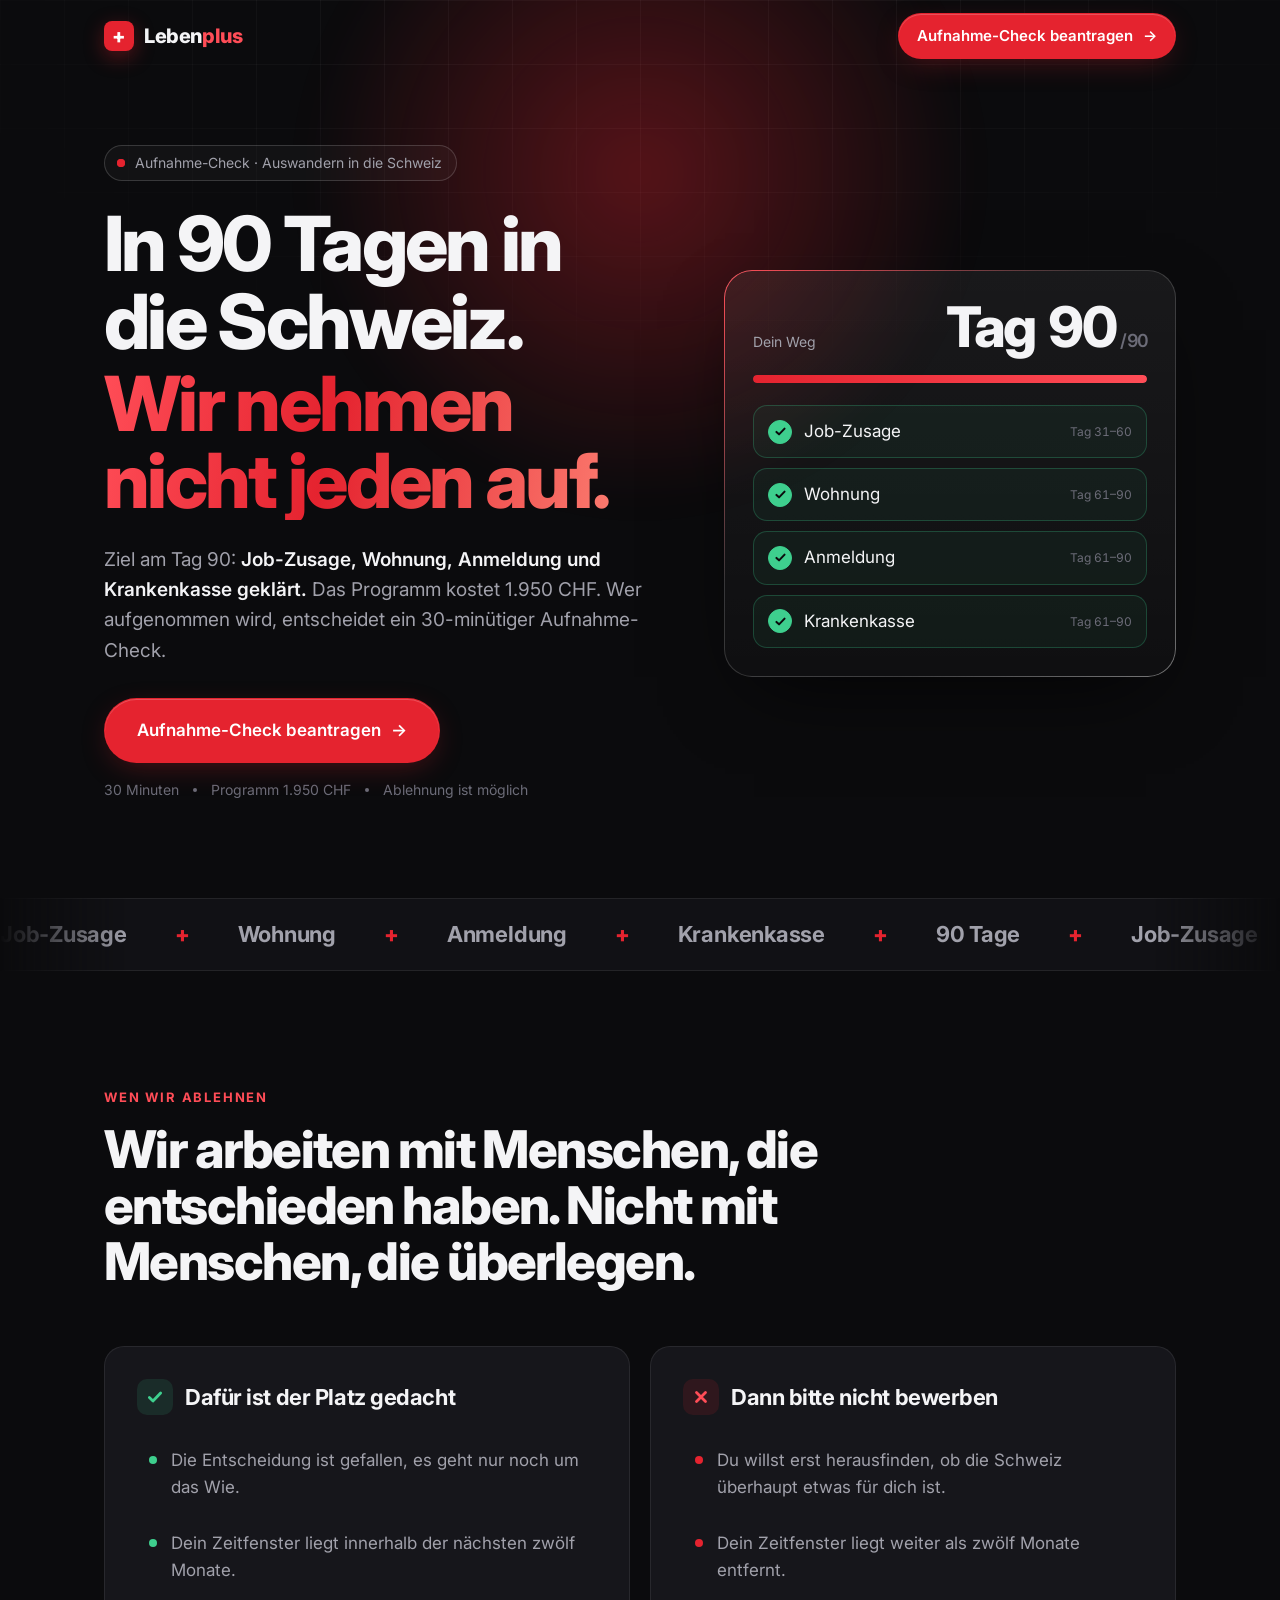
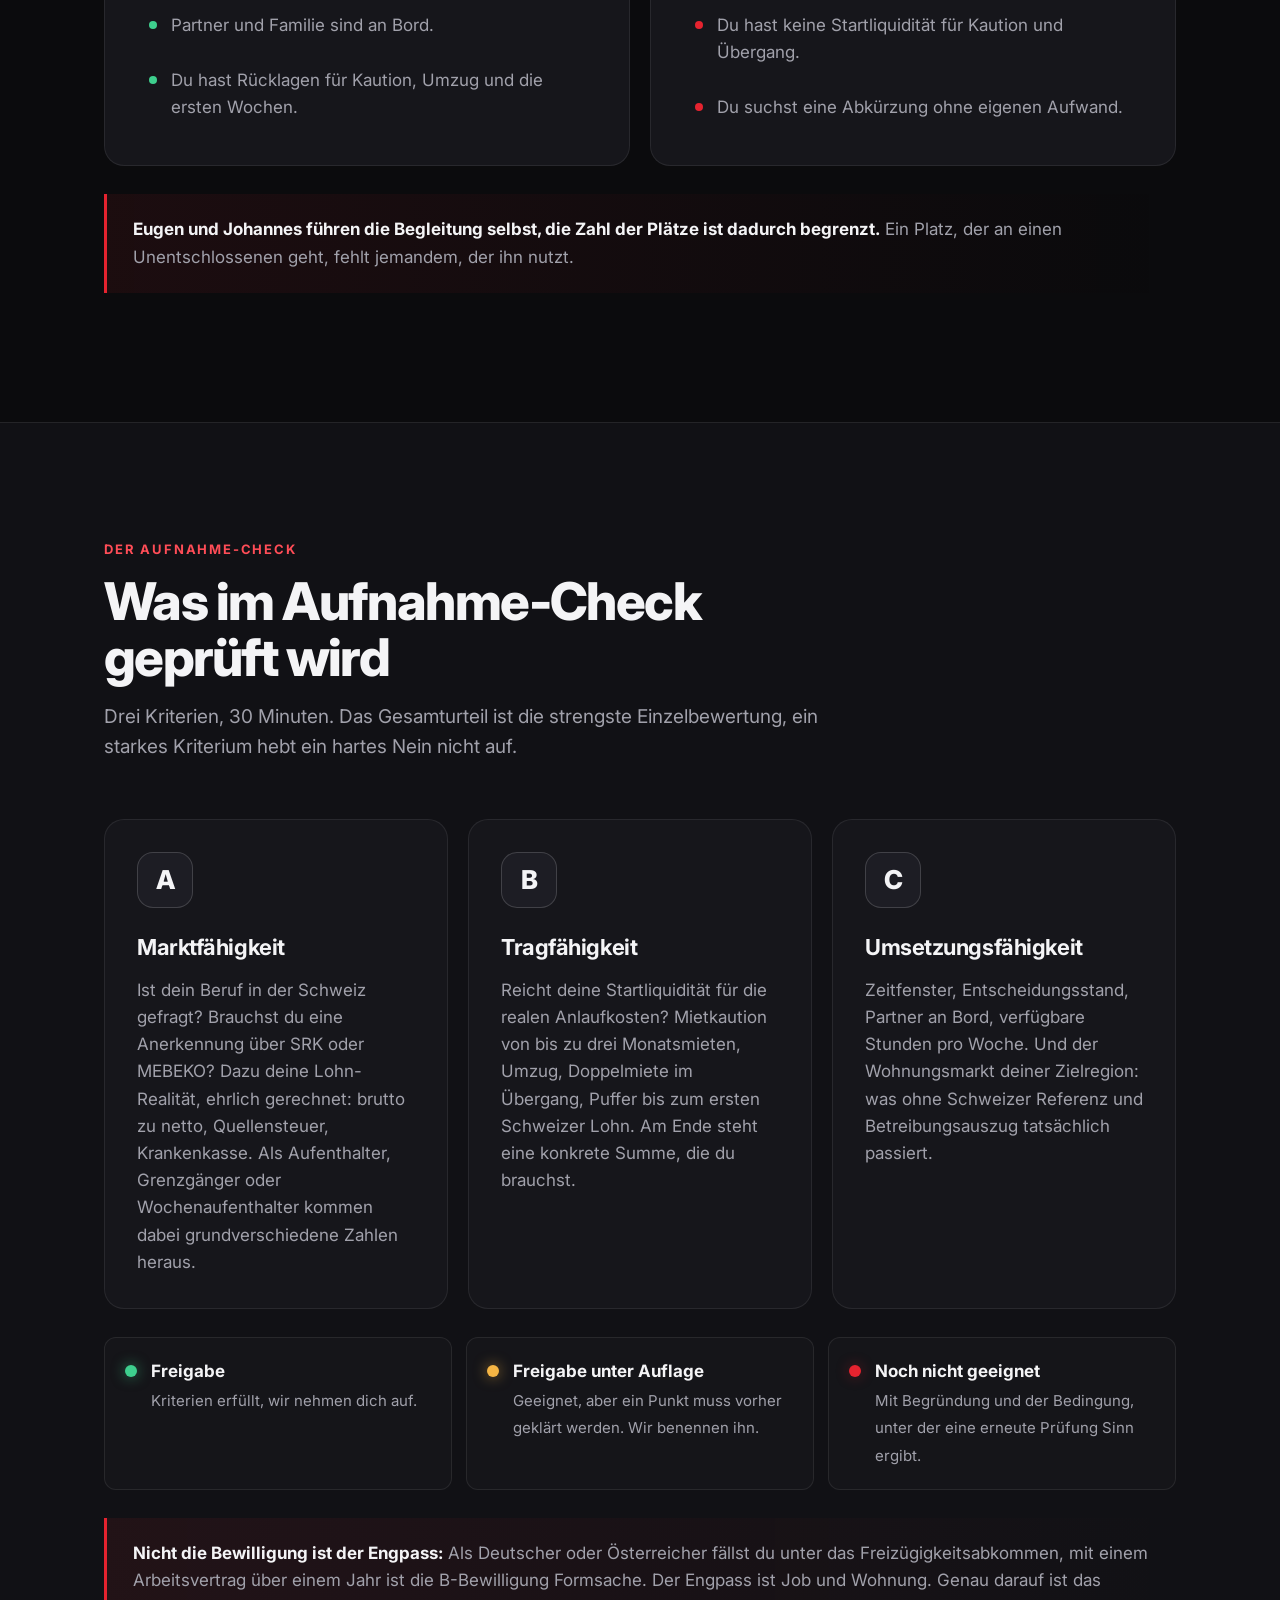
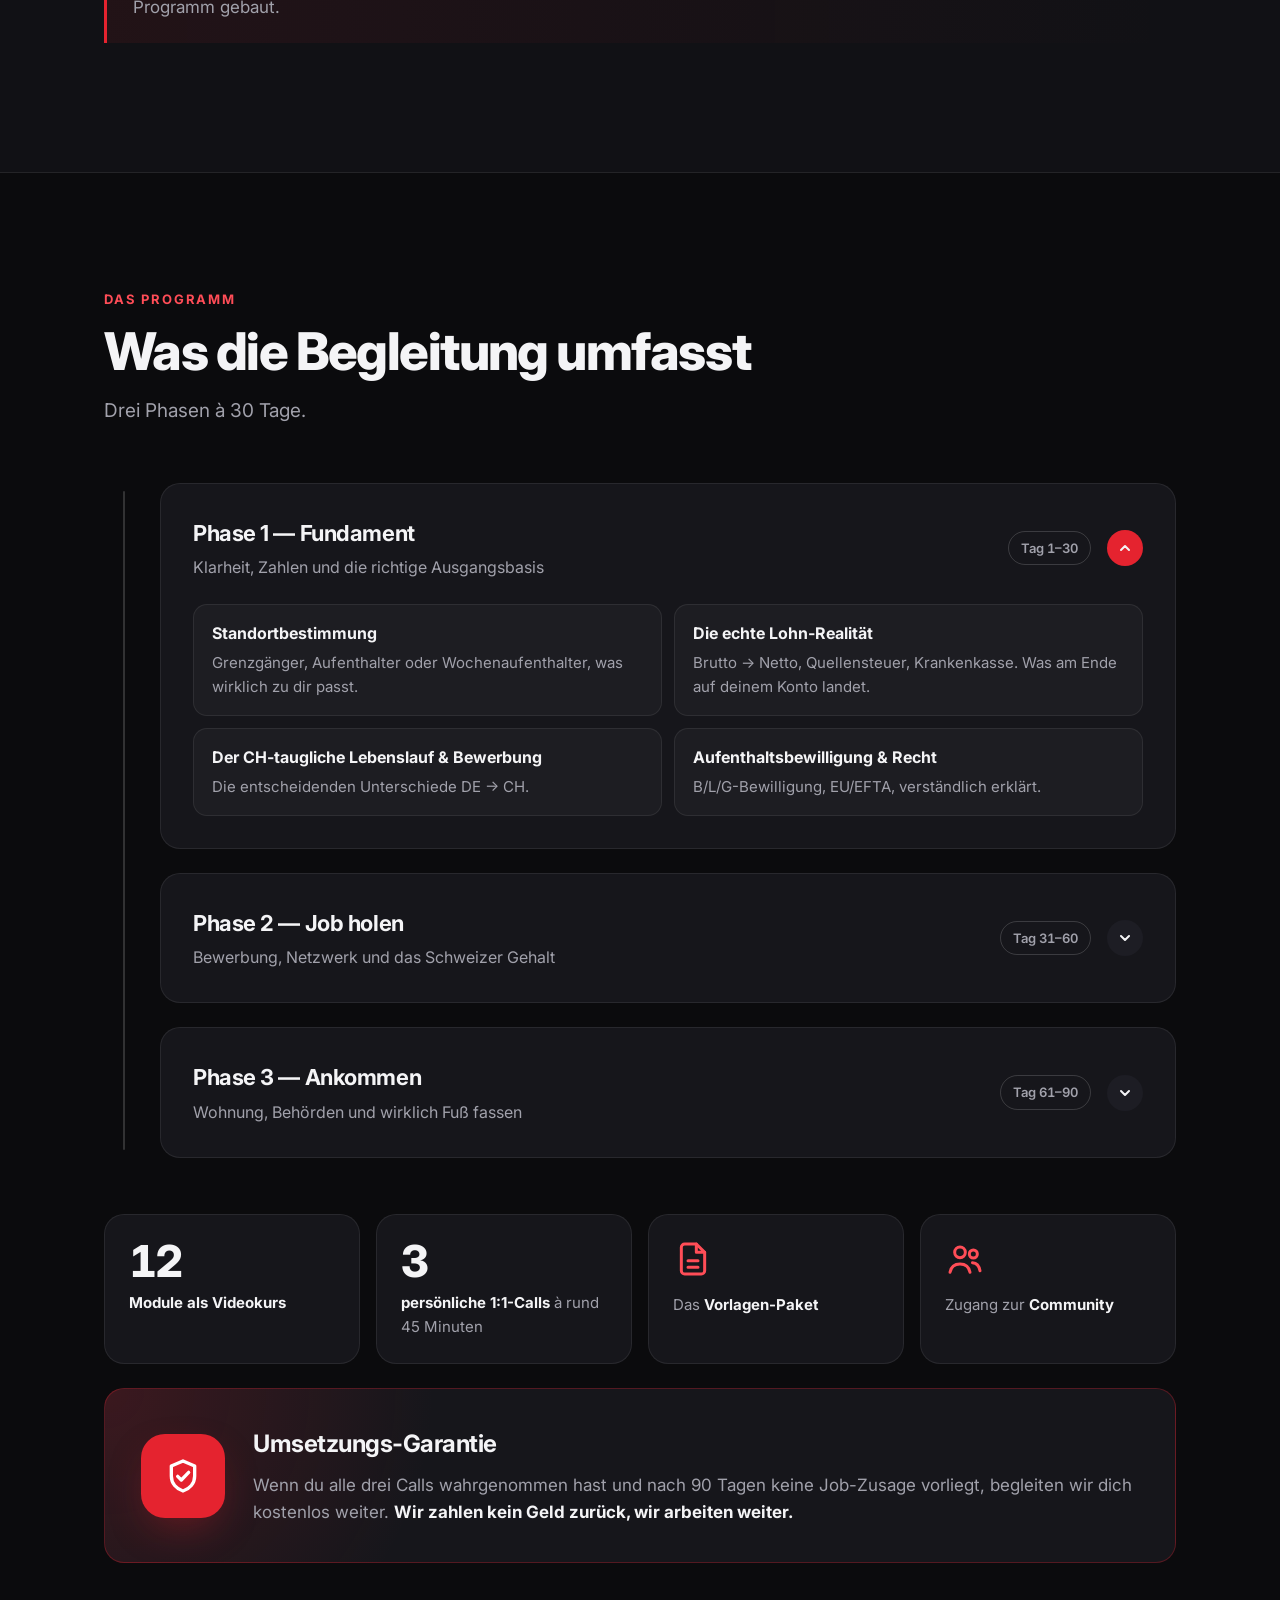
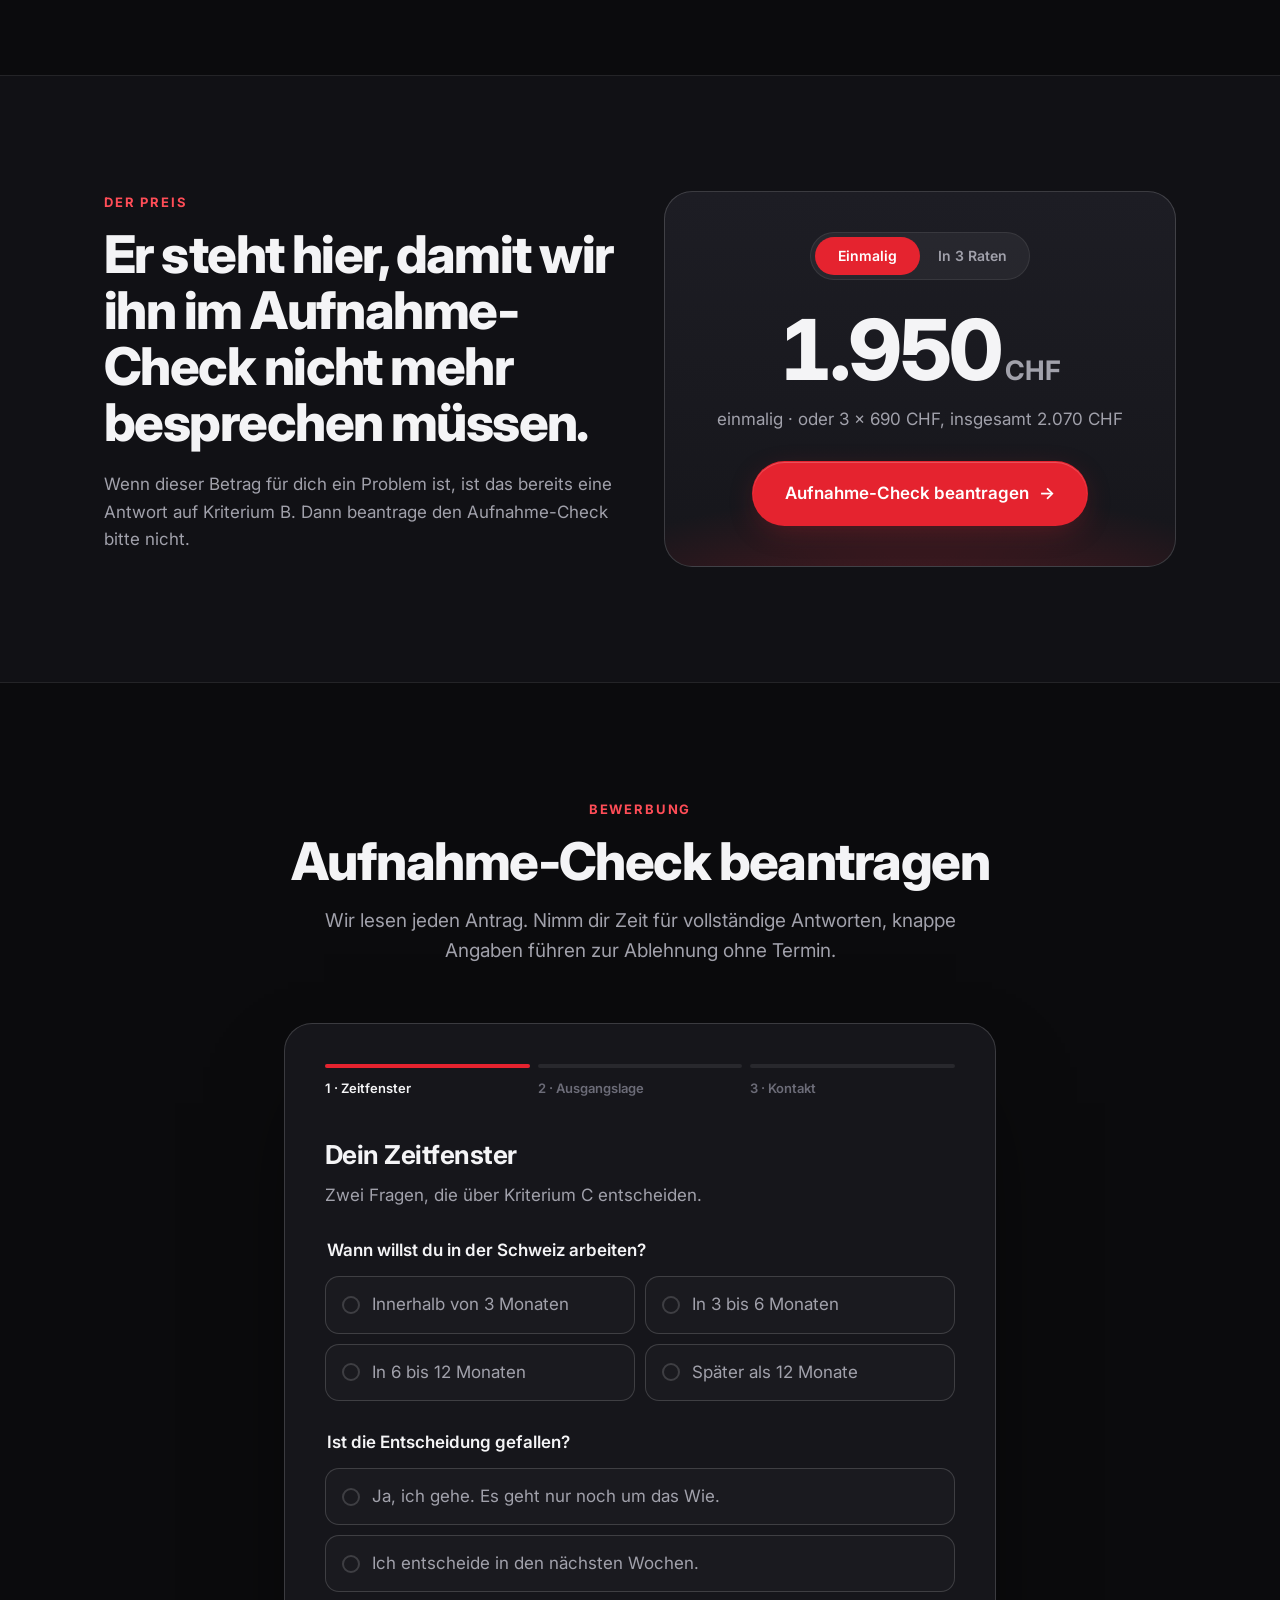
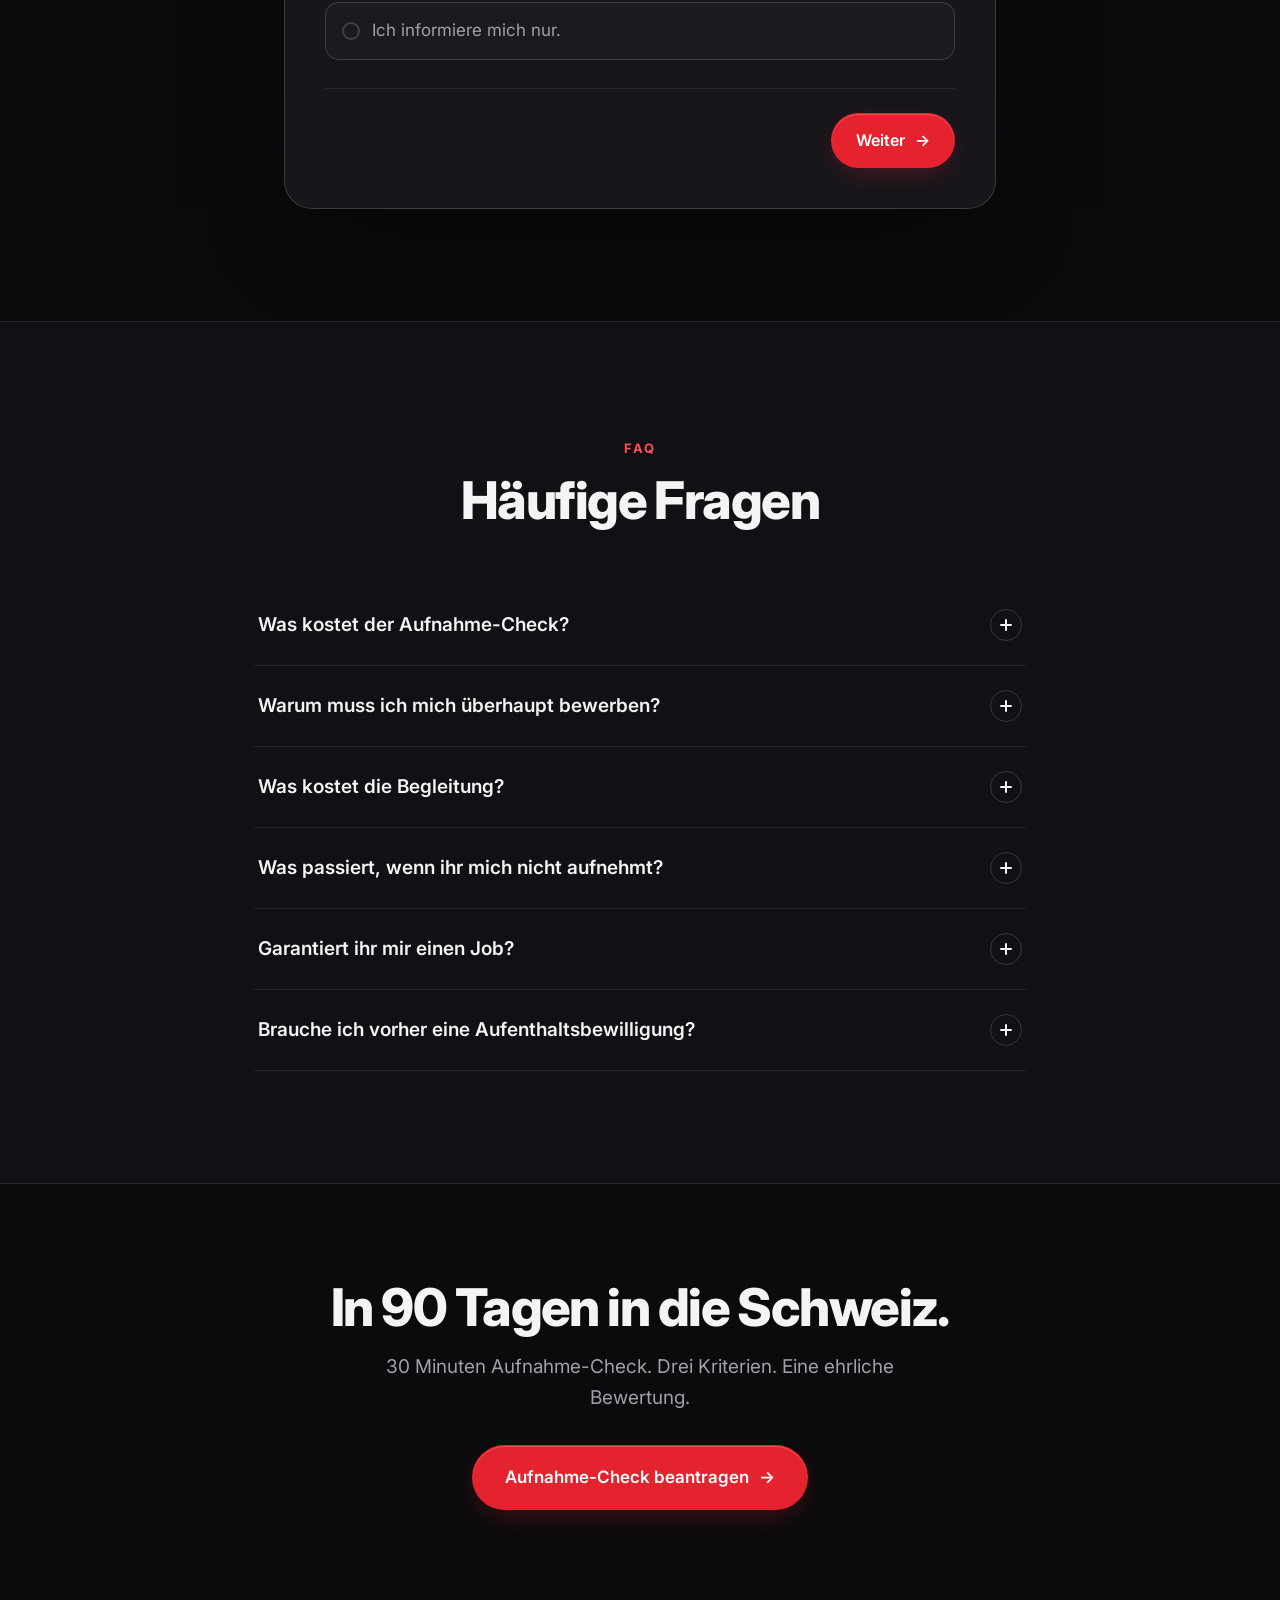
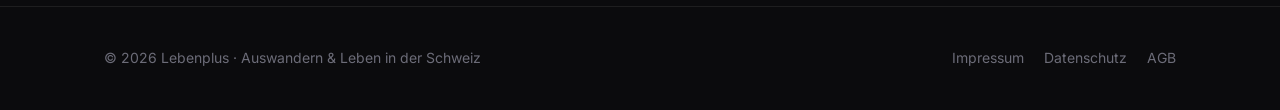
==== index.html @ 842b08aa "Landingpage Aufnahme-Check neu gestalten: interaktiver und moderner Inhalte 1:1 von der Live-Seite ü" ====
<!doctype html>
<html lang="de">
<head>
  <meta charset="utf-8" />
  <meta name="viewport" content="width=device-width, initial-scale=1" />
  <title>Aufnahme-Check: In 90 Tagen in die Schweiz | Lebenplus</title>
  <meta name="description" content="90 Tage bis Job-Zusage, Wohnung und Anmeldung. Das Programm kostet 1.950 CHF. Wer aufgenommen wird, entscheidet ein 30-minütiger Aufnahme-Check." />
  <meta name="robots" content="noindex,nofollow" />
  <meta name="theme-color" content="#0B0B0D" />
  <link rel="canonical" href="https://lebenplus-community.ch/bewerbung" />

  <meta property="og:type" content="website" />
  <meta property="og:locale" content="de_DE" />
  <meta property="og:site_name" content="Lebenplus" />
  <meta property="og:title" content="In 90 Tagen in die Schweiz. Wir nehmen nicht jeden auf." />
  <meta property="og:description" content="Job-Zusage, Wohnung, Anmeldung, Krankenkasse in 90 Tagen. 1.950 CHF. Wer aufgenommen wird, entscheidet ein 30-minütiger Aufnahme-Check." />
  <meta property="og:url" content="https://lebenplus-community.ch/bewerbung" />
  <meta property="og:image" content="https://lebenplus-community.ch/og-image.jpg" />

  <link rel="preconnect" href="https://fonts.googleapis.com" />
  <link rel="preconnect" href="https://fonts.gstatic.com" crossorigin />
  <link href="https://fonts.googleapis.com/css2?family=Inter:wght@400;500;600;700;800&display=swap" rel="stylesheet" />
  <link rel="stylesheet" href="styles.css" />

  <script>
    // Anbindung Formular und Terminbuchung. Beide Werte vor dem Livegang eintragen.
    window.LP_CONFIG = {
      // URL, an die der Antrag als JSON (POST) geschickt wird, z.B. Formspree, Make, Zapier oder Brevo-Webhook
      formEndpoint: "",
      // Einbettbare Kalender-URL für die Terminwahl, z.B. https://calendly.com/lebenplus/aufnahme-check
      calendarUrl: ""
    };
  </script>
</head>
<body>
  <div class="bg-grid" aria-hidden="true"></div>
  <div class="scroll-progress" aria-hidden="true"></div>

  <!-- ===== Header ===== -->
  <header class="site-header">
    <div class="container">
      <a class="brand" href="/" aria-label="Lebenplus Startseite">
        <img src="wordmark.png" alt="Lebenplus" onerror="this.replaceWith(document.getElementById('brand-fallback').content.cloneNode(true))" />
      </a>
      <template id="brand-fallback"><span class="brand-mark" aria-hidden="true">+</span><span class="brand-text">Leben<span>plus</span></span></template>
      <a class="btn btn-primary btn-sm magnetic" href="#bewerben">Aufnahme-Check beantragen <span class="arrow">→</span></a>
    </div>
  </header>

  <main>
    <!-- ===== Hero ===== -->
    <section class="hero">
      <div class="hero-glow" aria-hidden="true"></div>
      <div class="container hero-inner">
        <div>
          <span class="eyebrow"><span class="dot" aria-hidden="true"></span>Aufnahme-Check · Auswandern in die Schweiz</span>
          <h1>
            <span class="line"><span>In 90 Tagen in die Schweiz.</span></span>
            <span class="line"><span class="accent">Wir nehmen nicht jeden auf.</span></span>
          </h1>
          <p class="hero-lead reveal" style="--d:.25s">
            Ziel am Tag 90: <strong>Job-Zusage, Wohnung, Anmeldung und Krankenkasse geklärt.</strong>
            Das Programm kostet 1.950 CHF. Wer aufgenommen wird, entscheidet ein 30-minütiger Aufnahme-Check.
          </p>
          <div class="hero-cta reveal" style="--d:.35s">
            <a class="btn btn-primary btn-lg magnetic" href="#bewerben">Aufnahme-Check beantragen <span class="arrow">→</span></a>
            <div class="hero-meta">
              <span>30 Minuten</span><span>Programm 1.950 CHF</span><span>Ablehnung ist möglich</span>
            </div>
          </div>
        </div>

        <div class="journey-card reveal tilt" style="--d:.45s" aria-label="Ziel am Tag 90">
          <div class="journey-head">
            <span class="journey-label">Dein Weg</span>
            <span class="journey-day">Tag <span id="day-count">0</span><small>/ 90</small></span>
          </div>
          <div class="journey-bar" aria-hidden="true"><span id="day-bar"></span></div>
          <ul class="journey-list">
            <li data-day="45"><span class="check"><svg viewBox="0 0 16 16" fill="none" stroke="currentColor" stroke-width="2.5" stroke-linecap="round" stroke-linejoin="round"><path d="M3 8.5l3.2 3L13 4.5"/></svg></span>Job-Zusage<span class="tag">Tag 31–60</span></li>
            <li data-day="66"><span class="check"><svg viewBox="0 0 16 16" fill="none" stroke="currentColor" stroke-width="2.5" stroke-linecap="round" stroke-linejoin="round"><path d="M3 8.5l3.2 3L13 4.5"/></svg></span>Wohnung<span class="tag">Tag 61–90</span></li>
            <li data-day="78"><span class="check"><svg viewBox="0 0 16 16" fill="none" stroke="currentColor" stroke-width="2.5" stroke-linecap="round" stroke-linejoin="round"><path d="M3 8.5l3.2 3L13 4.5"/></svg></span>Anmeldung<span class="tag">Tag 61–90</span></li>
            <li data-day="88"><span class="check"><svg viewBox="0 0 16 16" fill="none" stroke="currentColor" stroke-width="2.5" stroke-linecap="round" stroke-linejoin="round"><path d="M3 8.5l3.2 3L13 4.5"/></svg></span>Krankenkasse<span class="tag">Tag 61–90</span></li>
          </ul>
        </div>
      </div>
    </section>

    <!-- ===== Laufband ===== -->
    <div class="marquee" aria-hidden="true">
      <div class="marquee-track">
        <span class="marquee-item">Job-Zusage</span><span class="marquee-item">Wohnung</span><span class="marquee-item">Anmeldung</span><span class="marquee-item">Krankenkasse</span><span class="marquee-item">90 Tage</span>
        <span class="marquee-item">Job-Zusage</span><span class="marquee-item">Wohnung</span><span class="marquee-item">Anmeldung</span><span class="marquee-item">Krankenkasse</span><span class="marquee-item">90 Tage</span>
        <span class="marquee-item">Job-Zusage</span><span class="marquee-item">Wohnung</span><span class="marquee-item">Anmeldung</span><span class="marquee-item">Krankenkasse</span><span class="marquee-item">90 Tage</span>
        <span class="marquee-item">Job-Zusage</span><span class="marquee-item">Wohnung</span><span class="marquee-item">Anmeldung</span><span class="marquee-item">Krankenkasse</span><span class="marquee-item">90 Tage</span>
      </div>
    </div>

    <!-- ===== Wen wir ablehnen ===== -->
    <section class="section" id="fuer-wen">
      <div class="container">
        <div class="section-head reveal">
          <span class="section-kicker">Wen wir ablehnen</span>
          <h2>Wir arbeiten mit Menschen, die entschieden haben. Nicht mit Menschen, die überlegen.</h2>
        </div>

        <div class="fit-grid">
          <article class="card fit-card fit-yes reveal spotlight">
            <h3><span class="fit-icon"><svg viewBox="0 0 16 16" fill="none" stroke="currentColor" stroke-width="2.5" stroke-linecap="round" stroke-linejoin="round"><path d="M3 8.5l3.2 3L13 4.5"/></svg></span>Dafür ist der Platz gedacht</h3>
            <ul class="fit-list">
              <li>Die Entscheidung ist gefallen, es geht nur noch um das Wie.</li>
              <li>Dein Zeitfenster liegt innerhalb der nächsten zwölf Monate.</li>
              <li>Partner und Familie sind an Bord.</li>
              <li>Du hast Rücklagen für Kaution, Umzug und die ersten Wochen.</li>
            </ul>
          </article>
          <article class="card fit-card fit-no reveal spotlight" style="--d:.1s">
            <h3><span class="fit-icon"><svg viewBox="0 0 16 16" fill="none" stroke="currentColor" stroke-width="2.5" stroke-linecap="round"><path d="M4 4l8 8M12 4l-8 8"/></svg></span>Dann bitte nicht bewerben</h3>
            <ul class="fit-list">
              <li>Du willst erst herausfinden, ob die Schweiz überhaupt etwas für dich ist.</li>
              <li>Dein Zeitfenster liegt weiter als zwölf Monate entfernt.</li>
              <li>Du hast keine Startliquidität für Kaution und Übergang.</li>
              <li>Du suchst eine Abkürzung ohne eigenen Aufwand.</li>
            </ul>
          </article>
        </div>

        <p class="note reveal">
          <strong>Eugen und Johannes führen die Begleitung selbst, die Zahl der Plätze ist dadurch begrenzt.</strong>
          Ein Platz, der an einen Unentschlossenen geht, fehlt jemandem, der ihn nutzt.
        </p>
      </div>
    </section>

    <!-- ===== Kriterien ===== -->
    <section class="section section-alt" id="kriterien">
      <div class="container">
        <div class="section-head reveal">
          <span class="section-kicker">Der Aufnahme-Check</span>
          <h2>Was im Aufnahme-Check geprüft wird</h2>
          <p class="section-lead">Drei Kriterien, 30 Minuten. Das Gesamturteil ist die strengste Einzelbewertung, ein starkes Kriterium hebt ein hartes Nein nicht auf.</p>
        </div>

        <div class="criteria-grid">
          <article class="card reveal spotlight">
            <div class="crit-letter">A</div>
            <h3>Marktfähigkeit</h3>
            <p>Ist dein Beruf in der Schweiz gefragt? Brauchst du eine Anerkennung über SRK oder MEBEKO? Dazu deine Lohn-Realität, ehrlich gerechnet: brutto zu netto, Quellensteuer, Krankenkasse. Als Aufenthalter, Grenzgänger oder Wochenaufenthalter kommen dabei grundverschiedene Zahlen heraus.</p>
          </article>
          <article class="card reveal spotlight" style="--d:.1s">
            <div class="crit-letter">B</div>
            <h3>Tragfähigkeit</h3>
            <p>Reicht deine Startliquidität für die realen Anlaufkosten? Mietkaution von bis zu drei Monatsmieten, Umzug, Doppelmiete im Übergang, Puffer bis zum ersten Schweizer Lohn. Am Ende steht eine konkrete Summe, die du brauchst.</p>
          </article>
          <article class="card reveal spotlight" style="--d:.2s">
            <div class="crit-letter">C</div>
            <h3>Umsetzungsfähigkeit</h3>
            <p>Zeitfenster, Entscheidungsstand, Partner an Bord, verfügbare Stunden pro Woche. Und der Wohnungsmarkt deiner Zielregion: was ohne Schweizer Referenz und Betreibungsauszug tatsächlich passiert.</p>
          </article>
        </div>

        <div class="verdicts">
          <div class="verdict v-green reveal"><span class="light"></span><div><strong>Freigabe</strong><span>Kriterien erfüllt, wir nehmen dich auf.</span></div></div>
          <div class="verdict v-amber reveal" style="--d:.1s"><span class="light"></span><div><strong>Freigabe unter Auflage</strong><span>Geeignet, aber ein Punkt muss vorher geklärt werden. Wir benennen ihn.</span></div></div>
          <div class="verdict v-red reveal" style="--d:.2s"><span class="light"></span><div><strong>Noch nicht geeignet</strong><span>Mit Begründung und der Bedingung, unter der eine erneute Prüfung Sinn ergibt.</span></div></div>
        </div>

        <p class="note reveal">
          <strong>Nicht die Bewilligung ist der Engpass:</strong> Als Deutscher oder Österreicher fällst du unter das Freizügigkeitsabkommen, mit einem Arbeitsvertrag über einem Jahr ist die B-Bewilligung Formsache. Der Engpass ist Job und Wohnung. Genau darauf ist das Programm gebaut.
        </p>
      </div>
    </section>

    <!-- ===== Begleitung ===== -->
    <section class="section" id="begleitung">
      <div class="container">
        <div class="section-head reveal">
          <span class="section-kicker">Das Programm</span>
          <h2>Was die Begleitung umfasst</h2>
          <p class="section-lead">Drei Phasen à 30 Tage.</p>
        </div>

        <div class="timeline">
          <div class="timeline-rail" aria-hidden="true"><span id="rail-fill"></span></div>

          <article class="phase card open reveal">
            <span class="phase-node">1</span>
            <button class="phase-toggle" aria-expanded="true" aria-controls="phase-1">
              <span class="phase-titles"><h3>Phase 1 — Fundament</h3><p>Klarheit, Zahlen und die richtige Ausgangsbasis</p></span>
              <span class="phase-days">Tag 1–30</span>
              <span class="phase-chevron" aria-hidden="true"><svg viewBox="0 0 16 16" fill="none" stroke="currentColor" stroke-width="2" stroke-linecap="round" stroke-linejoin="round"><path d="M4 6l4 4 4-4"/></svg></span>
            </button>
            <div class="phase-body" id="phase-1"><div>
              <ul class="phase-items">
                <li><strong>Standortbestimmung</strong>Grenzgänger, Aufenthalter oder Wochenaufenthalter, was wirklich zu dir passt.</li>
                <li><strong>Die echte Lohn-Realität</strong>Brutto → Netto, Quellensteuer, Krankenkasse. Was am Ende auf deinem Konto landet.</li>
                <li><strong>Der CH-taugliche Lebenslauf &amp; Bewerbung</strong>Die entscheidenden Unterschiede DE → CH.</li>
                <li><strong>Aufenthaltsbewilligung &amp; Recht</strong>B/L/G-Bewilligung, EU/EFTA, verständlich erklärt.</li>
              </ul>
            </div></div>
          </article>

          <article class="phase card reveal">
            <span class="phase-node">2</span>
            <button class="phase-toggle" aria-expanded="false" aria-controls="phase-2">
              <span class="phase-titles"><h3>Phase 2 — Job holen</h3><p>Bewerbung, Netzwerk und das Schweizer Gehalt</p></span>
              <span class="phase-days">Tag 31–60</span>
              <span class="phase-chevron" aria-hidden="true"><svg viewBox="0 0 16 16" fill="none" stroke="currentColor" stroke-width="2" stroke-linecap="round" stroke-linejoin="round"><path d="M4 6l4 4 4-4"/></svg></span>
            </button>
            <div class="phase-body" id="phase-2"><div>
              <ul class="phase-items">
                <li><strong>Bewerbungsstrategie &amp; Jobkanäle</strong>Personalvermittler, Direktbewerbung, wo die guten Stellen wirklich vergeben werden.</li>
                <li><strong>Netzwerk &amp; Active Sourcing</strong>LinkedIn und Firmen direkt ansprechen.</li>
                <li><strong>Das Schweizer Vorstellungsgespräch</strong>Ablauf und Gehaltsverhandlung.</li>
                <li><strong>Arbeitsvertrag verstehen</strong>Kündigungsfristen, 13. Monatslohn, BVG. Worauf du achten musst.</li>
              </ul>
            </div></div>
          </article>

          <article class="phase card reveal">
            <span class="phase-node">3</span>
            <button class="phase-toggle" aria-expanded="false" aria-controls="phase-3">
              <span class="phase-titles"><h3>Phase 3 — Ankommen</h3><p>Wohnung, Behörden und wirklich Fuß fassen</p></span>
              <span class="phase-days">Tag 61–90</span>
              <span class="phase-chevron" aria-hidden="true"><svg viewBox="0 0 16 16" fill="none" stroke="currentColor" stroke-width="2" stroke-linecap="round" stroke-linejoin="round"><path d="M4 6l4 4 4-4"/></svg></span>
            </button>
            <div class="phase-body" id="phase-3"><div>
              <ul class="phase-items">
                <li><strong>Wohnung finden</strong>Der harte CH-Markt, die Bewerbungsmappe und die Frage der Kaution.</li>
                <li><strong>Krankenkasse &amp; Versicherungen</strong>Richtig wählen und wechseln.</li>
                <li><strong>Anmeldung, Behörden &amp; Steuern</strong>Schritt für Schritt.</li>
                <li><strong>Finanzen &amp; Umzug</strong>Konto, Geldtransfer, Umzug.</li>
              </ul>
            </div></div>
          </article>
        </div>

        <div class="included">
          <div class="inc reveal"><div class="inc-num" data-count="12">12</div><p><strong>Module als Videokurs</strong></p></div>
          <div class="inc reveal" style="--d:.08s"><div class="inc-num" data-count="3">3</div><p><strong>persönliche 1:1-Calls</strong> à rund 45 Minuten</p></div>
          <div class="inc reveal" style="--d:.16s"><div class="inc-num icon"><svg viewBox="0 0 24 24" fill="none" stroke="currentColor" stroke-width="1.8" stroke-linecap="round" stroke-linejoin="round"><path d="M14 3H7a2 2 0 0 0-2 2v14a2 2 0 0 0 2 2h10a2 2 0 0 0 2-2V8z"/><path d="M14 3v5h5M9 13h6M9 17h6"/></svg></div><p>Das <strong>Vorlagen-Paket</strong></p></div>
          <div class="inc reveal" style="--d:.24s"><div class="inc-num icon"><svg viewBox="0 0 24 24" fill="none" stroke="currentColor" stroke-width="1.8" stroke-linecap="round" stroke-linejoin="round"><circle cx="9" cy="8" r="3.2"/><path d="M3 20c.6-3.3 3-5 6-5s5.4 1.7 6 5"/><circle cx="17" cy="9" r="2.4"/><path d="M16.5 14.2c2.4.2 4 1.8 4.5 4.8"/></svg></div><p>Zugang zur <strong>Community</strong></p></div>
        </div>

        <div class="guarantee reveal">
          <div class="shield" aria-hidden="true"><svg viewBox="0 0 24 24" fill="none" stroke="currentColor" stroke-width="2" stroke-linecap="round" stroke-linejoin="round"><path d="M12 3l7 3v6c0 4.5-3 7.8-7 9-4-1.2-7-4.5-7-9V6z"/><path d="M8.8 12.2l2.2 2.2 4.4-4.6"/></svg></div>
          <div>
            <h3>Umsetzungs-Garantie</h3>
            <p>Wenn du alle drei Calls wahrgenommen hast und nach 90 Tagen keine Job-Zusage vorliegt, begleiten wir dich kostenlos weiter. <strong>Wir zahlen kein Geld zurück, wir arbeiten weiter.</strong></p>
          </div>
        </div>
      </div>
    </section>

    <!-- ===== Preis ===== -->
    <section class="section section-alt" id="preis">
      <div class="container price-wrap">
        <div class="reveal">
          <span class="section-kicker">Der Preis</span>
          <h2>Er steht hier, damit wir ihn im Aufnahme-Check nicht mehr besprechen müssen.</h2>
          <p class="price-warn">Wenn dieser Betrag für dich ein Problem ist, ist das bereits eine Antwort auf Kriterium B. Dann beantrage den Aufnahme-Check bitte nicht.</p>
        </div>
        <div class="price-card reveal tilt" style="--d:.1s">
          <div class="price-switch" role="group" aria-label="Zahlungsart">
            <span class="pill" aria-hidden="true"></span>
            <button type="button" data-plan="once" aria-pressed="true">Einmalig</button>
            <button type="button" data-plan="rates" aria-pressed="false">In 3 Raten</button>
          </div>
          <div class="price-amount" aria-live="polite"><span id="price-prefix"></span><span id="price-value">1.950</span><small>CHF</small></div>
          <p class="price-sub" id="price-sub">einmalig · oder 3 × 690 CHF, insgesamt 2.070 CHF</p>
          <a class="btn btn-primary btn-lg magnetic" href="#bewerben">Aufnahme-Check beantragen <span class="arrow">→</span></a>
        </div>
      </div>
    </section>

    <!-- ===== Formular ===== -->
    <section class="section" id="bewerben">
      <div class="container apply">
        <div class="section-head reveal">
          <span class="section-kicker">Bewerbung</span>
          <h2>Aufnahme-Check beantragen</h2>
          <p class="section-lead">Wir lesen jeden Antrag. Nimm dir Zeit für vollständige Antworten, knappe Angaben führen zur Ablehnung ohne Termin.</p>
        </div>

        <div class="form-shell reveal">
          <div class="stepper" aria-hidden="true">
            <div class="stepper-item current"><div class="stepper-bar"><span></span></div><span class="stepper-label">1 · Zeitfenster</span></div>
            <div class="stepper-item"><div class="stepper-bar"><span></span></div><span class="stepper-label">2 · Ausgangslage</span></div>
            <div class="stepper-item"><div class="stepper-bar"><span></span></div><span class="stepper-label">3 · Kontakt</span></div>
          </div>

          <form id="apply-form" novalidate>
            <!-- Schritt 1 -->
            <div class="step active" data-step="1">
              <h3>Dein Zeitfenster</h3>
              <p class="step-intro">Zwei Fragen, die über Kriterium C entscheiden.</p>

              <fieldset class="q">
                <legend>Wann willst du in der Schweiz arbeiten?</legend>
                <div class="options cols-2">
                  <label class="opt"><input type="radio" name="zeitfenster" value="Innerhalb von 3 Monaten" required /><span>Innerhalb von 3 Monaten</span></label>
                  <label class="opt"><input type="radio" name="zeitfenster" value="In 3 bis 6 Monaten" /><span>In 3 bis 6 Monaten</span></label>
                  <label class="opt"><input type="radio" name="zeitfenster" value="In 6 bis 12 Monaten" /><span>In 6 bis 12 Monaten</span></label>
                  <label class="opt"><input type="radio" name="zeitfenster" value="Später als 12 Monate" data-stop /><span>Später als 12 Monate</span></label>
                </div>
                <div class="hint" data-hint-for="zeitfenster"><div><p>Dann ist es für den Aufnahme-Check zu früh. Melde dich wieder, wenn dein Zeitfenster näher rückt.</p></div></div>
              </fieldset>

              <fieldset class="q">
                <legend>Ist die Entscheidung gefallen?</legend>
                <div class="options">
                  <label class="opt"><input type="radio" name="entscheidung" value="Ja, ich gehe. Es geht nur noch um das Wie." required /><span>Ja, ich gehe. Es geht nur noch um das Wie.</span></label>
                  <label class="opt"><input type="radio" name="entscheidung" value="Ich entscheide in den nächsten Wochen." /><span>Ich entscheide in den nächsten Wochen.</span></label>
                  <label class="opt"><input type="radio" name="entscheidung" value="Ich informiere mich nur." data-stop /><span>Ich informiere mich nur.</span></label>
                </div>
                <div class="hint" data-hint-for="entscheidung"><div><p>Der Aufnahme-Check ist keine Informationsveranstaltung. Hör so lange in den Podcast rein.</p></div></div>
              </fieldset>

              <p class="form-error" role="alert">Bitte beantworte beide Fragen.</p>
              <div class="form-nav">
                <span class="spacer"></span>
                <button type="button" class="btn btn-primary" data-next>Weiter <span class="arrow">→</span></button>
              </div>
            </div>

            <!-- Schritt 2 -->
            <div class="step" data-step="2">
              <h3>Deine Ausgangslage</h3>
              <p class="step-intro">Grundlage für Kriterium A und B. Ohne diese Angaben können wir nicht prüfen.</p>

              <div class="field">
                <label for="beruf">Beruf, Qualifikation und aktuelles Bruttojahresgehalt</label>
                <input class="input" id="beruf" name="beruf" type="text" required minlength="10" placeholder="z.B. Pflegefachfrau, 8 Jahre Erfahrung, 46.000 € brutto" />
              </div>

              <fieldset class="q">
                <legend>Welche Mittel stehen dir für Kaution, Umzug und die ersten zwei Monate zur Verfügung?</legend>
                <div class="options cols-3">
                  <label class="opt"><input type="radio" name="mittel" value="Unter 5.000 CHF" required /><span>Unter 5.000 CHF</span></label>
                  <label class="opt"><input type="radio" name="mittel" value="5.000 bis 15.000 CHF" /><span>5.000 bis 15.000 CHF</span></label>
                  <label class="opt"><input type="radio" name="mittel" value="Über 15.000 CHF" /><span>Über 15.000 CHF</span></label>
                </div>
              </fieldset>

              <fieldset class="q">
                <legend>Das Programm kostet 1.950 CHF. Kannst du diesen Betrag bei einer Freigabe aufbringen?</legend>
                <div class="options cols-3">
                  <label class="opt"><input type="radio" name="programm" value="Ja" required /><span>Ja</span></label>
                  <label class="opt"><input type="radio" name="programm" value="Ja, in drei Raten" /><span>Ja, in drei Raten</span></label>
                  <label class="opt"><input type="radio" name="programm" value="Nein" data-stop /><span>Nein</span></label>
                </div>
                <div class="hint" data-hint-for="programm"><div><p>Dann ist der Aufnahme-Check der falsche Termin. Wer die 1.950 CHF nicht aufbringen kann, kann in aller Regel auch Kaution und Übergang nicht stemmen.</p></div></div>
              </fieldset>

              <div class="field">
                <label for="stolperstein">Was ist aktuell dein größter Stolperstein?</label>
                <textarea class="input" id="stolperstein" name="stolperstein" required minlength="20" data-counter="80" placeholder="Je konkreter, desto besser."></textarea>
                <span class="counter" aria-hidden="true"></span>
              </div>

              <p class="form-error" role="alert">Bitte fülle alle Angaben vollständig aus.</p>
              <div class="form-nav">
                <button type="button" class="btn btn-ghost" data-prev>← Zurück</button>
                <button type="button" class="btn btn-primary" data-next>Weiter <span class="arrow">→</span></button>
              </div>
            </div>

            <!-- Schritt 3 -->
            <div class="step" data-step="3">
              <h3>Wohin dürfen wir uns melden?</h3>
              <p class="step-intro">Im Anschluss wählst du deinen Termin für den Aufnahme-Check.</p>

              <div class="fields-2">
                <div class="field">
                  <label for="vorname">Vorname</label>
                  <input class="input" id="vorname" name="vorname" type="text" autocomplete="given-name" required />
                </div>
                <div class="field">
                  <label for="email">E-Mail</label>
                  <input class="input" id="email" name="email" type="email" autocomplete="email" required />
                </div>
                <div class="field">
                  <label for="telefon">Telefon / WhatsApp</label>
                  <input class="input" id="telefon" name="telefon" type="tel" autocomplete="tel" required />
                </div>
                <div class="field">
                  <label for="erreichbar">Wann bist du am besten erreichbar?</label>
                  <input class="input" id="erreichbar" name="erreichbar" type="text" placeholder="z.B. werktags ab 18 Uhr" />
                </div>
              </div>

              <p class="form-error" role="alert">Bitte prüfe Vorname, E-Mail und Telefon.</p>
              <div class="form-nav">
                <button type="button" class="btn btn-ghost" data-prev>← Zurück</button>
                <button type="submit" class="btn btn-primary">Antrag absenden <span class="arrow">→</span><span class="spinner" aria-hidden="true"></span></button>
              </div>
              <p class="privacy">Deine Daten behandeln wir vertraulich und geben sie nicht weiter.</p>
            </div>
          </form>

          <!-- Ergebnis A -->
          <div class="result result-ok" id="result-ok" tabindex="-1">
            <div class="result-icon"><svg viewBox="0 0 24 24" fill="none" stroke="currentColor" stroke-width="3" stroke-linecap="round" stroke-linejoin="round"><path d="M5 12.5l4.5 4.5L19 7.5"/></svg></div>
            <h3>Dein Antrag ist da. Die Vorprüfung ist bestanden.</h3>
            <p>Wähl jetzt deinen Termin für den Aufnahme-Check. 30 Minuten, drei Kriterien, am Ende eine Bewertung.</p>
            <div id="calendar-slot"></div>
            <p class="small">Falls das Kalender-Fenster nicht lädt: Dein Antrag ist bei uns. Wir melden uns per Mail mit einem Terminvorschlag.</p>
          </div>

          <!-- Ergebnis B -->
          <div class="result result-no" id="result-no" tabindex="-1">
            <div class="result-icon">–</div>
            <h3>Wir vergeben dir jetzt keinen Termin.</h3>
            <p>Das ist keine Absage für immer. Ändert sich dein Zeitfenster, deine Entscheidung oder deine finanzielle Lage, bewirb dich erneut. Bis dahin bekommst du alles Öffentliche: Podcast, Newsletter und die Inhalte auf unseren Kanälen.</p>
          </div>
        </div>
      </div>
    </section>

    <!-- ===== FAQ ===== -->
    <section class="section section-alt" id="faq">
      <div class="container faq">
        <div class="section-head reveal">
          <span class="section-kicker">FAQ</span>
          <h2>Häufige Fragen</h2>
        </div>

        <div class="faq-list">
          <div class="faq-item reveal">
            <button class="faq-q" aria-expanded="false">Was kostet der Aufnahme-Check?<span class="faq-plus" aria-hidden="true"></span></button>
            <div class="faq-a"><div><p>Nichts. Er ist keine Beratung, sondern eine Prüfung, und dauert 30 Minuten. Du gehst in jedem Fall mit einer ehrlichen Einschätzung deiner Lage heraus, auch wenn wir dich nicht aufnehmen.</p></div></div>
          </div>
          <div class="faq-item reveal">
            <button class="faq-q" aria-expanded="false">Warum muss ich mich überhaupt bewerben?<span class="faq-plus" aria-hidden="true"></span></button>
            <div class="faq-a"><div><p>Weil Eugen und Johannes die Begleitung selbst führen und die Zahl der Plätze dadurch begrenzt ist. Der Antrag sorgt dafür, dass die Gespräche mit den Menschen stattfinden, bei denen der Weg in 90 Tagen tatsächlich funktioniert.</p></div></div>
          </div>
          <div class="faq-item reveal">
            <button class="faq-q" aria-expanded="false">Was kostet die Begleitung?<span class="faq-plus" aria-hidden="true"></span></button>
            <div class="faq-a"><div><p>1.950 CHF einmalig oder 3 × 690 CHF, insgesamt 2.070 CHF. Der Preis steht vor dem Gespräch fest und wird im Gespräch nicht verhandelt.</p></div></div>
          </div>
          <div class="faq-item reveal">
            <button class="faq-q" aria-expanded="false">Was passiert, wenn ihr mich nicht aufnehmt?<span class="faq-plus" aria-hidden="true"></span></button>
            <div class="faq-a"><div><p>Du bekommst die Begründung und die Bedingung, unter der eine erneute Prüfung Sinn ergibt. In den meisten Fällen ist es das Zeitfenster oder die Liquidität, beides ändert sich.</p></div></div>
          </div>
          <div class="faq-item reveal">
            <button class="faq-q" aria-expanded="false">Garantiert ihr mir einen Job?<span class="faq-plus" aria-hidden="true"></span></button>
            <div class="faq-a"><div><p>Nein. Garantiert ist die Weiterbegleitung: Hast du alle drei Calls wahrgenommen und liegt nach 90 Tagen keine Job-Zusage vor, begleiten wir dich kostenlos weiter. Geld zurück gibt es nicht.</p></div></div>
          </div>
          <div class="faq-item reveal">
            <button class="faq-q" aria-expanded="false">Brauche ich vorher eine Aufenthaltsbewilligung?<span class="faq-plus" aria-hidden="true"></span></button>
            <div class="faq-a"><div><p>Nein. Als Deutscher oder Österreicher fällst du unter das Freizügigkeitsabkommen, mit einem Arbeitsvertrag über einem Jahr ist die B-Bewilligung Formsache. Der Schwerpunkt liegt deshalb auf Job und Wohnung.</p></div></div>
          </div>
        </div>
      </div>
    </section>

    <!-- ===== Abschluss ===== -->
    <section class="section final-cta">
      <div class="container reveal">
        <h2>In 90 Tagen in die Schweiz.</h2>
        <p class="section-lead">30 Minuten Aufnahme-Check. Drei Kriterien. Eine ehrliche Bewertung.</p>
        <a class="btn btn-primary btn-lg magnetic" href="#bewerben">Aufnahme-Check beantragen <span class="arrow">→</span></a>
      </div>
    </section>
  </main>

  <footer class="site-footer">
    <div class="container">
      <span>© 2026 Lebenplus · Auswandern &amp; Leben in der Schweiz</span>
      <nav><a href="impressum.html">Impressum</a><a href="datenschutz.html">Datenschutz</a><a href="agb.html">AGB</a></nav>
    </div>
  </footer>

  <div class="sticky-cta"><a class="btn btn-primary" href="#bewerben">Aufnahme-Check beantragen <span class="arrow">→</span></a></div>

  <script src="script.js" defer></script>
</body>
</html>
---- styles.css ----
/* ==========================================================
   Lebenplus – Aufnahme-Check
   Dunkles Design, Schweizer Rot als Akzent
   ========================================================== */

:root {
  --bg: #0b0b0d;
  --bg-2: #111115;
  --surface: #16161b;
  --surface-2: #1d1d24;
  --line: rgba(255, 255, 255, 0.08);
  --line-strong: rgba(255, 255, 255, 0.16);
  --text: #f4f4f6;
  --muted: #a1a1ab;
  --dim: #6c6c78;
  --red: #e5232f;
  --red-soft: #ff4d57;
  --red-glow: rgba(229, 35, 47, 0.35);
  --green: #3ecf8e;
  --amber: #f5b544;
  --radius: 20px;
  --radius-sm: 12px;
  --ease: cubic-bezier(0.22, 1, 0.36, 1);
  --maxw: 1120px;
}

*,
*::before,
*::after { box-sizing: border-box; }

html { scroll-behavior: smooth; -webkit-text-size-adjust: 100%; }

body {
  margin: 0;
  background: var(--bg);
  color: var(--text);
  font-family: "Inter", system-ui, -apple-system, "Segoe UI", sans-serif;
  font-size: 17px;
  line-height: 1.6;
  -webkit-font-smoothing: antialiased;
  overflow-x: hidden;
}

img { max-width: 100%; display: block; }
a { color: inherit; }
button { font: inherit; color: inherit; }

::selection { background: var(--red); color: #fff; }

:focus-visible {
  outline: 2px solid var(--red-soft);
  outline-offset: 3px;
  border-radius: 6px;
}

.container {
  width: 100%;
  max-width: var(--maxw);
  margin: 0 auto;
  padding: 0 24px;
}

/* ---------- Hintergrund-Raster + Rauschen ---------- */
.bg-grid {
  position: fixed;
  inset: 0;
  z-index: -2;
  background-image:
    linear-gradient(var(--line) 1px, transparent 1px),
    linear-gradient(90deg, var(--line) 1px, transparent 1px);
  background-size: 64px 64px;
  mask-image: radial-gradient(ellipse 80% 60% at 50% 0%, #000 30%, transparent 75%);
  -webkit-mask-image: radial-gradient(ellipse 80% 60% at 50% 0%, #000 30%, transparent 75%);
  opacity: 0.5;
  pointer-events: none;
}

/* ---------- Scroll-Fortschritt ---------- */
.scroll-progress {
  position: fixed;
  top: 0;
  left: 0;
  height: 3px;
  width: 100%;
  transform-origin: 0 50%;
  transform: scaleX(0);
  background: linear-gradient(90deg, var(--red), var(--red-soft));
  box-shadow: 0 0 12px var(--red-glow);
  z-index: 100;
}

/* ---------- Header ---------- */
.site-header {
  position: sticky;
  top: 0;
  z-index: 50;
  transition: background 0.3s var(--ease), border-color 0.3s var(--ease);
  border-bottom: 1px solid transparent;
}
.site-header.scrolled {
  background: rgba(11, 11, 13, 0.72);
  backdrop-filter: blur(14px) saturate(140%);
  -webkit-backdrop-filter: blur(14px) saturate(140%);
  border-bottom-color: var(--line);
}
.site-header .container {
  display: flex;
  align-items: center;
  justify-content: space-between;
  height: 72px;
  gap: 16px;
}

.brand {
  display: inline-flex;
  align-items: center;
  gap: 10px;
  text-decoration: none;
  font-weight: 800;
  font-size: 20px;
  letter-spacing: -0.02em;
}
.brand img { height: 28px; width: auto; }
.brand-mark {
  display: inline-grid;
  place-items: center;
  width: 30px;
  height: 30px;
  border-radius: 8px;
  background: var(--red);
  color: #fff;
  font-size: 20px;
  line-height: 1;
  box-shadow: 0 6px 20px var(--red-glow);
}
.brand-text span { color: var(--red-soft); }

/* ---------- Buttons ---------- */
.btn {
  --mx: 50%;
  --my: 50%;
  position: relative;
  display: inline-flex;
  align-items: center;
  justify-content: center;
  gap: 10px;
  padding: 14px 24px;
  border-radius: 999px;
  border: 1px solid transparent;
  font-weight: 600;
  font-size: 16px;
  text-decoration: none;
  cursor: pointer;
  white-space: nowrap;
  overflow: hidden;
  isolation: isolate;
  transition: transform 0.25s var(--ease), box-shadow 0.25s var(--ease),
    background 0.25s var(--ease), border-color 0.25s var(--ease);
}
.btn .arrow { transition: transform 0.3s var(--ease); }
.btn:hover .arrow { transform: translateX(4px); }
.btn:active { transform: scale(0.97); }

.btn-primary {
  background: var(--red);
  color: #fff;
  box-shadow: 0 8px 30px -8px var(--red-glow), inset 0 1px 0 rgba(255, 255, 255, 0.2);
}
.btn-primary::before {
  content: "";
  position: absolute;
  inset: 0;
  z-index: -1;
  background: radial-gradient(160px circle at var(--mx) var(--my), rgba(255, 255, 255, 0.35), transparent 60%);
  opacity: 0;
  transition: opacity 0.3s var(--ease);
}
.btn-primary:hover { box-shadow: 0 14px 40px -8px var(--red-glow), inset 0 1px 0 rgba(255, 255, 255, 0.25); }
.btn-primary:hover::before { opacity: 1; }

.btn-ghost {
  background: transparent;
  border-color: var(--line-strong);
}
.btn-ghost:hover { border-color: var(--text); background: rgba(255, 255, 255, 0.04); }

.btn-sm { padding: 10px 18px; font-size: 15px; }
.btn-lg { padding: 18px 32px; font-size: 17px; }

.btn[disabled] {
  opacity: 0.4;
  cursor: not-allowed;
  box-shadow: none;
}

/* ---------- Hero ---------- */
.hero {
  position: relative;
  padding: 72px 0 96px;
  overflow-x: clip;
}
.hero-glow {
  position: absolute;
  z-index: -1;
  width: 720px;
  height: 720px;
  left: 50%;
  top: -260px;
  transform: translate(-50%, 0);
  background: radial-gradient(circle, var(--red-glow), transparent 65%);
  filter: blur(20px);
  pointer-events: none;
  transition: transform 0.6s var(--ease);
}
.hero-inner {
  display: grid;
  grid-template-columns: 1.25fr 1fr;
  gap: 56px;
  align-items: center;
}

.eyebrow {
  display: inline-flex;
  align-items: center;
  gap: 10px;
  padding: 6px 14px 6px 8px;
  border: 1px solid var(--line-strong);
  border-radius: 999px;
  font-size: 14px;
  color: var(--muted);
  background: rgba(255, 255, 255, 0.03);
}
.eyebrow .dot {
  position: relative;
  width: 8px;
  height: 8px;
  margin-left: 4px;
  border-radius: 50%;
  background: var(--red);
}
.eyebrow .dot::after {
  content: "";
  position: absolute;
  inset: 0;
  border-radius: 50%;
  background: var(--red);
  animation: ping 2s var(--ease) infinite;
}
@keyframes ping {
  0% { transform: scale(1); opacity: 0.8; }
  80%, 100% { transform: scale(3); opacity: 0; }
}

.hero h1 {
  margin: 24px 0 20px;
  font-size: clamp(40px, 6.2vw, 76px);
  line-height: 1.02;
  letter-spacing: -0.035em;
  font-weight: 800;
}
.hero h1 .line { display: block; overflow: hidden; padding-bottom: 0.06em; }
.hero h1 .line > span {
  display: inline-block;
  transform: translateY(105%);
  animation: rise 1s var(--ease) forwards;
}
.hero h1 .line:nth-child(2) > span { animation-delay: 0.12s; }
.hero h1 .accent {
  background: linear-gradient(100deg, var(--red-soft), var(--red) 40%, #ff8a7a);
  -webkit-background-clip: text;
  background-clip: text;
  color: transparent;
}
@keyframes rise { to { transform: translateY(0); } }

.hero-lead {
  max-width: 560px;
  margin: 0 0 32px;
  color: var(--muted);
  font-size: 19px;
}
.hero-lead strong { color: var(--text); font-weight: 600; }

.hero-cta {
  display: flex;
  flex-wrap: wrap;
  align-items: center;
  gap: 16px 24px;
}
.hero-meta {
  display: flex;
  flex-wrap: wrap;
  gap: 6px 14px;
  color: var(--dim);
  font-size: 14px;
}
.hero-meta span { display: inline-flex; align-items: center; gap: 6px; }
.hero-meta span + span::before {
  content: "";
  width: 4px;
  height: 4px;
  border-radius: 50%;
  background: var(--dim);
  margin-right: 8px;
}

/* Hero-Karte: Fortschritt Tag 1 → 90 */
.journey-card {
  position: relative;
  padding: 28px;
  border-radius: 28px;
  background: linear-gradient(180deg, rgba(255, 255, 255, 0.06), rgba(255, 255, 255, 0.02));
  border: 1px solid var(--line-strong);
  box-shadow: 0 30px 80px -30px rgba(0, 0, 0, 0.8);
  transform-style: preserve-3d;
  transition: transform 0.5s var(--ease);
  will-change: transform;
}
.journey-card::before {
  content: "";
  position: absolute;
  inset: -1px;
  border-radius: inherit;
  padding: 1px;
  background: linear-gradient(140deg, var(--red-soft), transparent 40%, transparent 70%, rgba(255, 255, 255, 0.3));
  -webkit-mask: linear-gradient(#000 0 0) content-box, linear-gradient(#000 0 0);
  -webkit-mask-composite: xor;
  mask-composite: exclude;
  pointer-events: none;
}
.journey-head {
  display: flex;
  justify-content: space-between;
  align-items: baseline;
  margin-bottom: 20px;
}
.journey-label { color: var(--muted); font-size: 14px; }
.journey-day {
  font-size: 56px;
  font-weight: 800;
  letter-spacing: -0.04em;
  line-height: 1;
  font-variant-numeric: tabular-nums;
}
.journey-day small { font-size: 18px; color: var(--dim); font-weight: 600; margin-left: 4px; }

.journey-bar {
  position: relative;
  height: 8px;
  border-radius: 99px;
  background: rgba(255, 255, 255, 0.08);
  overflow: hidden;
  margin-bottom: 22px;
}
.journey-bar span {
  position: absolute;
  inset: 0;
  transform-origin: 0 50%;
  transform: scaleX(0);
  background: linear-gradient(90deg, var(--red), var(--red-soft));
  border-radius: inherit;
}

.journey-list { list-style: none; margin: 0; padding: 0; display: grid; gap: 10px; }
.journey-list li {
  display: flex;
  align-items: center;
  gap: 12px;
  padding: 12px 14px;
  border-radius: 14px;
  background: rgba(255, 255, 255, 0.03);
  border: 1px solid var(--line);
  color: var(--muted);
  transition: color 0.4s var(--ease), background 0.4s var(--ease), border-color 0.4s var(--ease);
}
.journey-list .check {
  flex: none;
  display: grid;
  place-items: center;
  width: 24px;
  height: 24px;
  border-radius: 50%;
  border: 1.5px solid var(--line-strong);
  transition: all 0.4s var(--ease);
}
.journey-list .check svg { width: 13px; height: 13px; opacity: 0; transform: scale(0.4); transition: all 0.4s var(--ease); }
.journey-list li.done { color: var(--text); background: rgba(62, 207, 142, 0.06); border-color: rgba(62, 207, 142, 0.25); }
.journey-list li.done .check { background: var(--green); border-color: var(--green); color: #0b0b0d; }
.journey-list li.done .check svg { opacity: 1; transform: scale(1); }
.journey-list .tag { margin-left: auto; font-size: 12px; color: var(--dim); font-variant-numeric: tabular-nums; }

/* ---------- Laufband ---------- */
.marquee {
  border-top: 1px solid var(--line);
  border-bottom: 1px solid var(--line);
  background: var(--bg-2);
  overflow: hidden;
  padding: 18px 0;
  mask-image: linear-gradient(90deg, transparent, #000 10%, #000 90%, transparent);
  -webkit-mask-image: linear-gradient(90deg, transparent, #000 10%, #000 90%, transparent);
}
.marquee-track {
  display: flex;
  width: max-content;
  gap: 48px;
  animation: marquee 32s linear infinite;
}
.marquee:hover .marquee-track { animation-play-state: paused; }
.marquee-item {
  display: inline-flex;
  align-items: center;
  gap: 48px;
  font-size: 22px;
  font-weight: 700;
  letter-spacing: -0.01em;
  color: var(--muted);
  white-space: nowrap;
}
.marquee-item::after { content: "+"; color: var(--red); font-weight: 800; }
@keyframes marquee { to { transform: translateX(-50%); } }

/* ---------- Sektionen ---------- */
section { position: relative; }
.section { padding: 112px 0; }
.section-alt { background: var(--bg-2); border-top: 1px solid var(--line); border-bottom: 1px solid var(--line); }

.section-head { max-width: 720px; margin-bottom: 56px; }
.section-kicker {
  display: inline-block;
  margin-bottom: 14px;
  font-size: 13px;
  font-weight: 700;
  letter-spacing: 0.14em;
  text-transform: uppercase;
  color: var(--red-soft);
}
.section h2 {
  margin: 0 0 16px;
  font-size: clamp(32px, 4.4vw, 52px);
  line-height: 1.08;
  letter-spacing: -0.03em;
  font-weight: 800;
}
.section-lead { margin: 0; color: var(--muted); font-size: 19px; }

/* ---------- Reveal beim Scrollen ---------- */
.reveal {
  opacity: 0;
  transform: translateY(28px);
  transition: opacity 0.9s var(--ease), transform 0.9s var(--ease);
  transition-delay: var(--d, 0s);
}
.reveal.in { opacity: 1; transform: none; }

/* ---------- Spotlight-Karten ---------- */
.card {
  --mx: 50%;
  --my: 50%;
  position: relative;
  padding: 32px;
  border-radius: var(--radius);
  background: var(--surface);
  border: 1px solid var(--line);
  overflow: hidden;
  transition: transform 0.4s var(--ease), border-color 0.4s var(--ease), box-shadow 0.4s var(--ease);
}
.card::before {
  content: "";
  position: absolute;
  inset: 0;
  background: radial-gradient(420px circle at var(--mx) var(--my), rgba(255, 255, 255, 0.07), transparent 45%);
  opacity: 0;
  transition: opacity 0.4s var(--ease);
  pointer-events: none;
}
.card:hover { border-color: var(--line-strong); transform: translateY(-4px); box-shadow: 0 24px 60px -30px rgba(0, 0, 0, 0.9); }
.card:hover::before { opacity: 1; }
.card h3 { margin: 0 0 12px; font-size: 22px; letter-spacing: -0.02em; }
.card p { margin: 0; color: var(--muted); }

/* Wen wir ablehnen */
.fit-grid { display: grid; grid-template-columns: 1fr 1fr; gap: 20px; }
.fit-card h3 { display: flex; align-items: center; gap: 12px; margin-bottom: 20px; }
.fit-icon {
  display: grid;
  place-items: center;
  width: 36px;
  height: 36px;
  border-radius: 10px;
  flex: none;
}
.fit-icon svg { width: 18px; height: 18px; }
.fit-yes .fit-icon { background: rgba(62, 207, 142, 0.12); color: var(--green); }
.fit-no .fit-icon { background: rgba(229, 35, 47, 0.12); color: var(--red-soft); }
.fit-yes:hover { border-color: rgba(62, 207, 142, 0.35); }
.fit-no:hover { border-color: rgba(229, 35, 47, 0.4); }

.fit-list { list-style: none; margin: 0; padding: 0; display: grid; gap: 4px; }
.fit-list li {
  position: relative;
  padding: 12px 12px 12px 34px;
  border-radius: 10px;
  color: var(--muted);
  transition: background 0.25s var(--ease), color 0.25s var(--ease), transform 0.25s var(--ease);
}
.fit-list li::before {
  content: "";
  position: absolute;
  left: 12px;
  top: 21px;
  width: 8px;
  height: 8px;
  border-radius: 50%;
}
.fit-yes .fit-list li::before { background: var(--green); }
.fit-no .fit-list li::before { background: var(--red); }
.fit-list li:hover { background: rgba(255, 255, 255, 0.04); color: var(--text); transform: translateX(4px); }

.note {
  margin-top: 28px;
  padding: 22px 26px;
  border-left: 3px solid var(--red);
  background: linear-gradient(90deg, rgba(229, 35, 47, 0.08), transparent);
  border-radius: 0 var(--radius-sm) var(--radius-sm) 0;
  color: var(--muted);
}
.note strong { color: var(--text); }

/* Kriterien A/B/C */
.criteria-grid { display: grid; grid-template-columns: repeat(3, 1fr); gap: 20px; }
.crit-letter {
  display: inline-grid;
  place-items: center;
  width: 56px;
  height: 56px;
  margin-bottom: 22px;
  border-radius: 16px;
  font-size: 26px;
  font-weight: 800;
  background: var(--surface-2);
  border: 1px solid var(--line-strong);
  transition: background 0.4s var(--ease), color 0.4s var(--ease), transform 0.5s var(--ease), box-shadow 0.4s var(--ease);
}
.card:hover .crit-letter {
  background: var(--red);
  border-color: var(--red);
  transform: rotate(-6deg) scale(1.06);
  box-shadow: 0 10px 30px -6px var(--red-glow);
}

.verdicts {
  display: grid;
  grid-template-columns: repeat(3, 1fr);
  gap: 14px;
  margin-top: 28px;
}
.verdict {
  display: flex;
  gap: 14px;
  align-items: flex-start;
  padding: 20px;
  border-radius: var(--radius-sm);
  border: 1px solid var(--line);
  background: rgba(255, 255, 255, 0.02);
  transition: border-color 0.3s var(--ease), background 0.3s var(--ease);
}
.verdict:hover { background: rgba(255, 255, 255, 0.04); }
.verdict .light {
  flex: none;
  width: 12px;
  height: 12px;
  margin-top: 7px;
  border-radius: 50%;
  box-shadow: 0 0 0 4px rgba(255, 255, 255, 0.04);
}
.verdict strong { display: block; color: var(--text); margin-bottom: 2px; }
.verdict span { color: var(--muted); font-size: 15px; }
.v-green .light { background: var(--green); box-shadow: 0 0 14px rgba(62, 207, 142, 0.6); }
.v-amber .light { background: var(--amber); box-shadow: 0 0 14px rgba(245, 181, 68, 0.6); }
.v-red .light { background: var(--red); box-shadow: 0 0 14px var(--red-glow); }
.v-green:hover { border-color: rgba(62, 207, 142, 0.4); }
.v-amber:hover { border-color: rgba(245, 181, 68, 0.4); }
.v-red:hover { border-color: rgba(229, 35, 47, 0.4); }

/* Phasen-Zeitleiste */
.timeline {
  position: relative;
  display: grid;
  gap: 24px;
  padding-left: 56px;
}
.timeline-rail {
  position: absolute;
  left: 19px;
  top: 8px;
  bottom: 8px;
  width: 2px;
  background: var(--line-strong);
  border-radius: 2px;
}
.timeline-rail span {
  position: absolute;
  inset: 0;
  transform-origin: 50% 0;
  transform: scaleY(0);
  background: linear-gradient(180deg, var(--red-soft), var(--red));
  box-shadow: 0 0 14px var(--red-glow);
  border-radius: inherit;
}
.phase { position: relative; }
.phase-node {
  position: absolute;
  left: -56px;
  top: 28px;
  display: grid;
  place-items: center;
  width: 40px;
  height: 40px;
  border-radius: 50%;
  background: var(--bg);
  border: 2px solid var(--line-strong);
  font-weight: 800;
  font-size: 15px;
  color: var(--muted);
  transition: all 0.5s var(--ease);
  z-index: 1;
}
.phase.active .phase-node {
  border-color: var(--red);
  background: var(--red);
  color: #fff;
  box-shadow: 0 0 0 6px rgba(229, 35, 47, 0.15), 0 0 24px var(--red-glow);
}
.phase-toggle {
  display: flex;
  width: 100%;
  align-items: center;
  gap: 16px;
  padding: 0;
  background: none;
  border: 0;
  text-align: left;
  cursor: pointer;
}
.phase-titles { flex: 1; }
.phase-titles h3 { margin: 0 0 4px; }
.phase-titles p { font-size: 16px; }
.phase-days {
  flex: none;
  padding: 6px 12px;
  border-radius: 999px;
  border: 1px solid var(--line-strong);
  font-size: 13px;
  font-weight: 600;
  color: var(--muted);
  font-variant-numeric: tabular-nums;
}
.phase-chevron {
  flex: none;
  width: 36px;
  height: 36px;
  display: grid;
  place-items: center;
  border-radius: 50%;
  background: var(--surface-2);
  transition: transform 0.4s var(--ease), background 0.3s var(--ease);
}
.phase-chevron svg { width: 16px; height: 16px; }
.phase.open .phase-chevron { transform: rotate(180deg); background: var(--red); }

.phase-body {
  display: grid;
  grid-template-rows: 0fr;
  transition: grid-template-rows 0.5s var(--ease);
}
.phase.open .phase-body { grid-template-rows: 1fr; }
.phase-body > div { overflow: hidden; }
.phase-items {
  list-style: none;
  margin: 0;
  padding: 24px 0 0;
  display: grid;
  grid-template-columns: 1fr 1fr;
  gap: 12px;
}
.phase-items li {
  padding: 16px 18px;
  border-radius: 14px;
  background: rgba(255, 255, 255, 0.03);
  border: 1px solid var(--line);
  color: var(--muted);
  font-size: 15px;
  transition: border-color 0.3s var(--ease), transform 0.3s var(--ease);
}
.phase-items li:hover { border-color: var(--line-strong); transform: translateY(-2px); }
.phase-items strong { display: block; color: var(--text); font-size: 16px; margin-bottom: 4px; }

.included {
  display: grid;
  grid-template-columns: repeat(4, 1fr);
  gap: 16px;
  margin-top: 56px;
}
.inc {
  padding: 24px;
  border-radius: var(--radius);
  background: var(--surface);
  border: 1px solid var(--line);
  transition: transform 0.4s var(--ease), border-color 0.4s var(--ease);
}
.inc:hover { transform: translateY(-4px); border-color: var(--line-strong); }
.inc-num {
  font-size: 44px;
  font-weight: 800;
  letter-spacing: -0.04em;
  line-height: 1;
  margin-bottom: 8px;
  font-variant-numeric: tabular-nums;
}
.inc-num.icon { color: var(--red-soft); }
.inc-num svg { width: 40px; height: 40px; }
.inc p { margin: 0; color: var(--muted); font-size: 15px; }
.inc strong { color: var(--text); }

.guarantee {
  position: relative;
  display: grid;
  grid-template-columns: auto 1fr;
  gap: 28px;
  align-items: center;
  margin-top: 24px;
  padding: 36px;
  border-radius: var(--radius);
  background:
    radial-gradient(600px circle at 0% 0%, rgba(229, 35, 47, 0.18), transparent 55%),
    var(--surface);
  border: 1px solid rgba(229, 35, 47, 0.3);
  overflow: hidden;
}
.shield {
  display: grid;
  place-items: center;
  width: 84px;
  height: 84px;
  border-radius: 24px;
  background: var(--red);
  color: #fff;
  box-shadow: 0 16px 40px -10px var(--red-glow);
  animation: float 5s ease-in-out infinite;
}
.shield svg { width: 40px; height: 40px; }
@keyframes float { 50% { transform: translateY(-6px) rotate(-3deg); } }
.guarantee h3 { margin: 0 0 8px; font-size: 24px; letter-spacing: -0.02em; }
.guarantee p { margin: 0; color: var(--muted); }
.guarantee p strong { color: var(--text); }

/* Preis */
.price-wrap {
  display: grid;
  grid-template-columns: 1fr 1fr;
  gap: 48px;
  align-items: center;
}
.price-card {
  position: relative;
  padding: 40px;
  border-radius: 28px;
  background: linear-gradient(180deg, var(--surface-2), var(--surface));
  border: 1px solid var(--line-strong);
  text-align: center;
  overflow: hidden;
}
.price-card::after {
  content: "";
  position: absolute;
  inset: auto -30% -60% -30%;
  height: 80%;
  background: radial-gradient(closest-side, var(--red-glow), transparent);
  pointer-events: none;
}
.price-switch {
  position: relative;
  display: inline-grid;
  grid-template-columns: 1fr 1fr;
  padding: 4px;
  margin-bottom: 28px;
  border-radius: 999px;
  background: rgba(255, 255, 255, 0.05);
  border: 1px solid var(--line);
}
.price-switch button {
  position: relative;
  z-index: 1;
  padding: 8px 18px;
  border: 0;
  background: none;
  border-radius: 999px;
  font-size: 14px;
  font-weight: 600;
  color: var(--muted);
  cursor: pointer;
  transition: color 0.3s var(--ease);
}
.price-switch button[aria-pressed="true"] { color: #fff; }
.price-switch .pill {
  position: absolute;
  top: 4px;
  bottom: 4px;
  left: 4px;
  width: calc(50% - 4px);
  border-radius: 999px;
  background: var(--red);
  transition: transform 0.4s var(--ease);
}
.price-switch.rates .pill { transform: translateX(100%); }
.price-amount {
  position: relative;
  z-index: 1;
  font-size: clamp(56px, 8vw, 84px);
  font-weight: 800;
  letter-spacing: -0.045em;
  line-height: 1;
  font-variant-numeric: tabular-nums;
}
.price-amount small { font-size: 0.32em; font-weight: 700; color: var(--muted); letter-spacing: 0; margin-left: 6px; }
.price-sub { position: relative; z-index: 1; margin: 14px 0 28px; color: var(--muted); min-height: 1.6em; }
.price-card .btn { position: relative; z-index: 1; }
.price-warn { margin-top: 20px; color: var(--muted); }

/* ---------- Formular ---------- */
.apply {
  max-width: 760px;
  margin: 0 auto;
}
.apply .section-head { text-align: center; margin-left: auto; margin-right: auto; }
.form-shell {
  position: relative;
  padding: 40px;
  border-radius: 28px;
  background: var(--surface);
  border: 1px solid var(--line-strong);
  box-shadow: 0 40px 100px -40px rgba(0, 0, 0, 0.9);
}
.stepper {
  display: grid;
  grid-template-columns: repeat(3, 1fr);
  gap: 8px;
  margin-bottom: 36px;
}
.stepper-item { display: grid; gap: 10px; }
.stepper-bar {
  height: 4px;
  border-radius: 4px;
  background: rgba(255, 255, 255, 0.08);
  overflow: hidden;
}
.stepper-bar span {
  display: block;
  height: 100%;
  width: 100%;
  transform-origin: 0 50%;
  transform: scaleX(0);
  background: var(--red);
  transition: transform 0.6s var(--ease);
}
.stepper-item.done .stepper-bar span,
.stepper-item.current .stepper-bar span { transform: scaleX(1); }
.stepper-label { font-size: 13px; color: var(--dim); font-weight: 600; transition: color 0.3s; }
.stepper-item.current .stepper-label,
.stepper-item.done .stepper-label { color: var(--text); }

.step { display: none; }
.step.active { display: block; animation: stepIn 0.55s var(--ease); }
.step.back { animation: stepBack 0.55s var(--ease); }
@keyframes stepIn { from { opacity: 0; transform: translateX(24px); } to { opacity: 1; transform: none; } }
@keyframes stepBack { from { opacity: 0; transform: translateX(-24px); } to { opacity: 1; transform: none; } }

.step h3 { margin: 0 0 6px; font-size: 26px; letter-spacing: -0.02em; }
.step-intro { margin: 0 0 28px; color: var(--muted); }

.q { margin: 0 0 28px; padding: 0; border: 0; min-width: 0; }
.q legend, .q > label {
  display: block;
  margin-bottom: 12px;
  font-weight: 600;
  font-size: 17px;
}
.options { display: grid; gap: 10px; }
.options.cols-2 { grid-template-columns: 1fr 1fr; }
.options.cols-3 { grid-template-columns: repeat(3, 1fr); }

.opt { position: relative; display: block; cursor: pointer; }
.opt input { position: absolute; opacity: 0; pointer-events: none; }
.opt span {
  display: flex;
  align-items: center;
  gap: 12px;
  min-height: 56px;
  padding: 14px 16px;
  border-radius: 14px;
  border: 1px solid var(--line-strong);
  background: rgba(255, 255, 255, 0.02);
  color: var(--muted);
  transition: all 0.25s var(--ease);
}
.opt span::before {
  content: "";
  flex: none;
  width: 18px;
  height: 18px;
  border-radius: 50%;
  border: 2px solid var(--line-strong);
  transition: all 0.25s var(--ease);
}
.opt:hover span { border-color: rgba(255, 255, 255, 0.3); color: var(--text); background: rgba(255, 255, 255, 0.04); }
.opt input:checked + span {
  border-color: var(--red);
  color: var(--text);
  background: rgba(229, 35, 47, 0.08);
  box-shadow: 0 0 0 3px rgba(229, 35, 47, 0.15);
}
.opt input:checked + span::before {
  border-color: var(--red);
  background: var(--red);
  box-shadow: inset 0 0 0 3px var(--surface);
}
.opt input:focus-visible + span { outline: 2px solid var(--red-soft); outline-offset: 2px; }

.field { display: grid; gap: 8px; margin-bottom: 20px; }
.field label { font-weight: 600; font-size: 15px; }
.input {
  width: 100%;
  padding: 14px 16px;
  border-radius: 14px;
  border: 1px solid var(--line-strong);
  background: rgba(255, 255, 255, 0.03);
  color: var(--text);
  font: inherit;
  font-size: 16px;
  transition: border-color 0.25s var(--ease), box-shadow 0.25s var(--ease), background 0.25s var(--ease);
}
textarea.input { min-height: 104px; resize: vertical; }
.input::placeholder { color: var(--dim); }
.input:hover { border-color: rgba(255, 255, 255, 0.3); }
.input:focus { outline: none; border-color: var(--red); background: rgba(255, 255, 255, 0.05); box-shadow: 0 0 0 4px rgba(229, 35, 47, 0.15); }
.input.invalid, .options.invalid .opt span { border-color: var(--red-soft); }
.fields-2 { display: grid; grid-template-columns: 1fr 1fr; gap: 0 16px; }

.counter { justify-self: end; font-size: 12px; color: var(--dim); font-variant-numeric: tabular-nums; margin-top: -2px; }
.counter.ok { color: var(--green); }

.hint {
  display: grid;
  grid-template-rows: 0fr;
  transition: grid-template-rows 0.45s var(--ease), margin 0.45s var(--ease);
}
.hint > div { overflow: hidden; }
.hint p {
  margin: 0;
  padding: 14px 16px;
  border-radius: 12px;
  background: rgba(245, 181, 68, 0.08);
  border: 1px solid rgba(245, 181, 68, 0.3);
  color: #f7d79a;
  font-size: 15px;
}
.hint.show { grid-template-rows: 1fr; margin-top: 12px; }

.form-error {
  display: none;
  margin: 0 0 16px;
  color: var(--red-soft);
  font-size: 15px;
}
.form-error.show { display: block; animation: shake 0.4s; }
@keyframes shake {
  20%, 60% { transform: translateX(-6px); }
  40%, 80% { transform: translateX(6px); }
}

.form-nav {
  display: flex;
  justify-content: space-between;
  gap: 12px;
  margin-top: 12px;
  padding-top: 24px;
  border-top: 1px solid var(--line);
}
.form-nav .spacer { flex: 1; }
.privacy { margin: 18px 0 0; color: var(--dim); font-size: 14px; text-align: center; }

.btn .spinner {
  display: none;
  width: 16px;
  height: 16px;
  border-radius: 50%;
  border: 2px solid rgba(255, 255, 255, 0.4);
  border-top-color: #fff;
  animation: spin 0.8s linear infinite;
}
.btn.loading .spinner { display: inline-block; }
.btn.loading .arrow { display: none; }
@keyframes spin { to { transform: rotate(360deg); } }

/* Ergebnis */
.result { display: none; text-align: center; padding: 16px 0; }
.result.active { display: block; animation: stepIn 0.6s var(--ease); }
.result-icon {
  display: inline-grid;
  place-items: center;
  width: 76px;
  height: 76px;
  margin-bottom: 20px;
  border-radius: 50%;
  font-size: 34px;
  font-weight: 800;
}
.result-ok .result-icon { background: rgba(62, 207, 142, 0.14); color: var(--green); box-shadow: 0 0 0 10px rgba(62, 207, 142, 0.06); }
.result-ok .result-icon svg { width: 36px; height: 36px; stroke-dasharray: 30; stroke-dashoffset: 30; animation: draw 0.7s 0.3s var(--ease) forwards; }
@keyframes draw { to { stroke-dashoffset: 0; } }
.result-no .result-icon { background: rgba(255, 255, 255, 0.06); color: var(--muted); }
.result h3 { margin: 0 0 12px; font-size: 28px; letter-spacing: -0.02em; }
.result p { margin: 0 auto 16px; max-width: 520px; color: var(--muted); }
.result .small { font-size: 14px; color: var(--dim); }
.calendar-frame {
  width: 100%;
  min-height: 680px;
  margin: 12px 0 16px;
  border: 1px solid var(--line);
  border-radius: 16px;
  background: #fff;
}

/* ---------- FAQ ---------- */
.faq { max-width: 820px; margin: 0 auto; }
.faq .section-head { text-align: center; margin-left: auto; margin-right: auto; }
.faq-item {
  border-bottom: 1px solid var(--line);
}
.faq-q {
  display: flex;
  width: 100%;
  align-items: center;
  justify-content: space-between;
  gap: 20px;
  padding: 24px 4px;
  background: none;
  border: 0;
  text-align: left;
  font-size: 19px;
  font-weight: 600;
  cursor: pointer;
  transition: color 0.25s var(--ease);
}
.faq-q:hover { color: var(--red-soft); }
.faq-plus {
  position: relative;
  flex: none;
  width: 32px;
  height: 32px;
  border-radius: 50%;
  border: 1px solid var(--line-strong);
  transition: transform 0.4s var(--ease), background 0.3s var(--ease), border-color 0.3s var(--ease);
}
.faq-plus::before,
.faq-plus::after {
  content: "";
  position: absolute;
  left: 50%;
  top: 50%;
  width: 12px;
  height: 2px;
  margin: -1px 0 0 -6px;
  background: currentColor;
  border-radius: 2px;
  transition: transform 0.4s var(--ease);
}
.faq-plus::after { transform: rotate(90deg); }
.faq-item.open .faq-plus { transform: rotate(180deg); background: var(--red); border-color: var(--red); color: #fff; }
.faq-item.open .faq-plus::after { transform: rotate(0deg); }
.faq-a {
  display: grid;
  grid-template-rows: 0fr;
  transition: grid-template-rows 0.45s var(--ease);
}
.faq-item.open .faq-a { grid-template-rows: 1fr; }
.faq-a > div { overflow: hidden; }
.faq-a p { margin: 0; padding: 0 4px 24px; color: var(--muted); max-width: 680px; }

/* ---------- Abschluss-CTA ---------- */
.final-cta {
  padding: 96px 0;
  text-align: center;
  overflow: hidden;
}
.final-cta h2 { margin-left: auto; margin-right: auto; max-width: 760px; }
.final-cta .section-lead { margin: 0 auto 32px; max-width: 560px; }

/* ---------- Footer ---------- */
.site-footer {
  padding: 40px 0;
  border-top: 1px solid var(--line);
  color: var(--dim);
  font-size: 14px;
}
.site-footer .container {
  display: flex;
  flex-wrap: wrap;
  justify-content: space-between;
  gap: 12px;
}
.site-footer nav { display: flex; gap: 20px; }
.site-footer a { text-decoration: none; transition: color 0.2s; }
.site-footer a:hover { color: var(--text); }

/* ---------- Sticky-CTA (mobil) ---------- */
.sticky-cta {
  position: fixed;
  left: 16px;
  right: 16px;
  bottom: 16px;
  z-index: 60;
  display: none;
  transform: translateY(140%);
  transition: transform 0.45s var(--ease);
}
.sticky-cta .btn { width: 100%; box-shadow: 0 12px 40px rgba(0, 0, 0, 0.6), 0 8px 30px -8px var(--red-glow); }
.sticky-cta.show { transform: none; }

/* ---------- Rechtstexte ---------- */
.legal { padding: 64px 0 96px; }
.legal .container { max-width: 780px; }
.legal h1 { font-size: clamp(34px, 5vw, 48px); letter-spacing: -0.03em; margin: 0 0 8px; }
.legal h2 { font-size: 24px; letter-spacing: -0.02em; margin: 48px 0 12px; }
.legal h3 { font-size: 18px; margin: 28px 0 8px; }
.legal p, .legal li { color: var(--muted); }
.legal strong { color: var(--text); }
.legal a { color: var(--red-soft); }
.legal .sub { color: var(--dim); margin-bottom: 32px; }

/* ---------- Responsiv ---------- */
@media (max-width: 960px) {
  .hero-inner { grid-template-columns: 1fr; gap: 48px; }
  .journey-card { max-width: 520px; }
  .criteria-grid { grid-template-columns: 1fr; }
  .verdicts { grid-template-columns: 1fr; }
  .included { grid-template-columns: 1fr 1fr; }
  .price-wrap { grid-template-columns: 1fr; gap: 32px; }
}

@media (max-width: 720px) {
  body { font-size: 16px; }
  .container { padding: 0 16px; }
  .site-header .container { height: 64px; }
  .site-header .btn { display: none; }
  .hero { padding: 40px 0 72px; }
  .hero-lead { font-size: 17px; }
  .section { padding: 80px 0; }
  .section-head { margin-bottom: 40px; }
  .section-lead { font-size: 17px; }
  .fit-grid { grid-template-columns: 1fr; }
  .card { padding: 24px; }
  .timeline { padding-left: 44px; }
  .timeline-rail { left: 15px; }
  .phase-node { left: -44px; width: 32px; height: 32px; font-size: 13px; top: 24px; }
  .phase-toggle { flex-wrap: wrap; }
  .phase-titles { flex-basis: calc(100% - 52px); }
  .phase-days { order: 3; }
  .phase-items { grid-template-columns: 1fr; }
  .included { grid-template-columns: 1fr; }
  .guarantee { grid-template-columns: 1fr; padding: 28px; }
  .price-card { padding: 32px 20px; }
  .form-shell { padding: 24px 18px; border-radius: 22px; }
  .options.cols-2, .options.cols-3, .fields-2 { grid-template-columns: 1fr; }
  .form-nav .btn { padding: 14px 18px; }
  .faq-q { font-size: 17px; }
  .sticky-cta { display: block; }
  .site-footer .container { flex-direction: column; }
  .marquee-item { font-size: 18px; gap: 32px; }
  .marquee-track { gap: 32px; }
}

@media (prefers-reduced-motion: reduce) {
  html { scroll-behavior: auto; }
  *, *::before, *::after {
    animation-duration: 0.01ms !important;
    animation-iteration-count: 1 !important;
    transition-duration: 0.01ms !important;
  }
  .reveal { opacity: 1; transform: none; }
  .hero h1 .line > span { transform: none; }
}
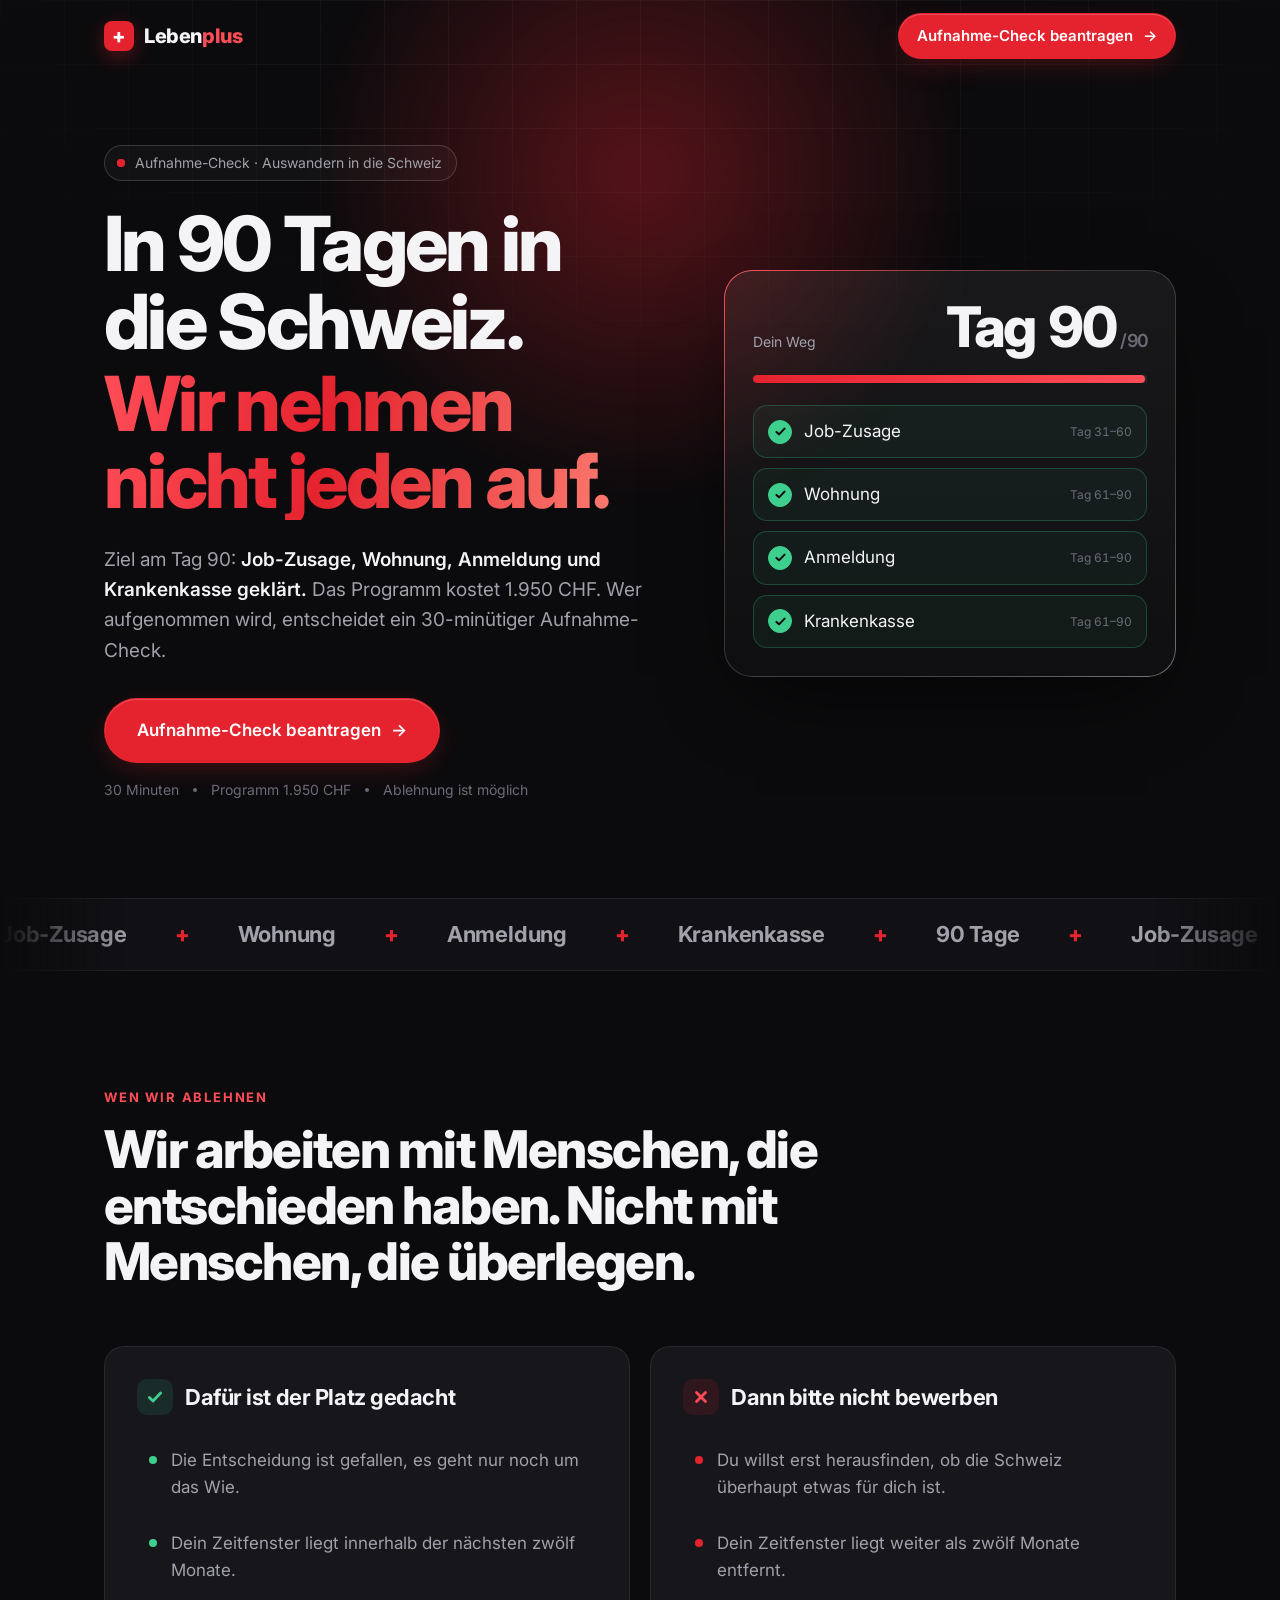
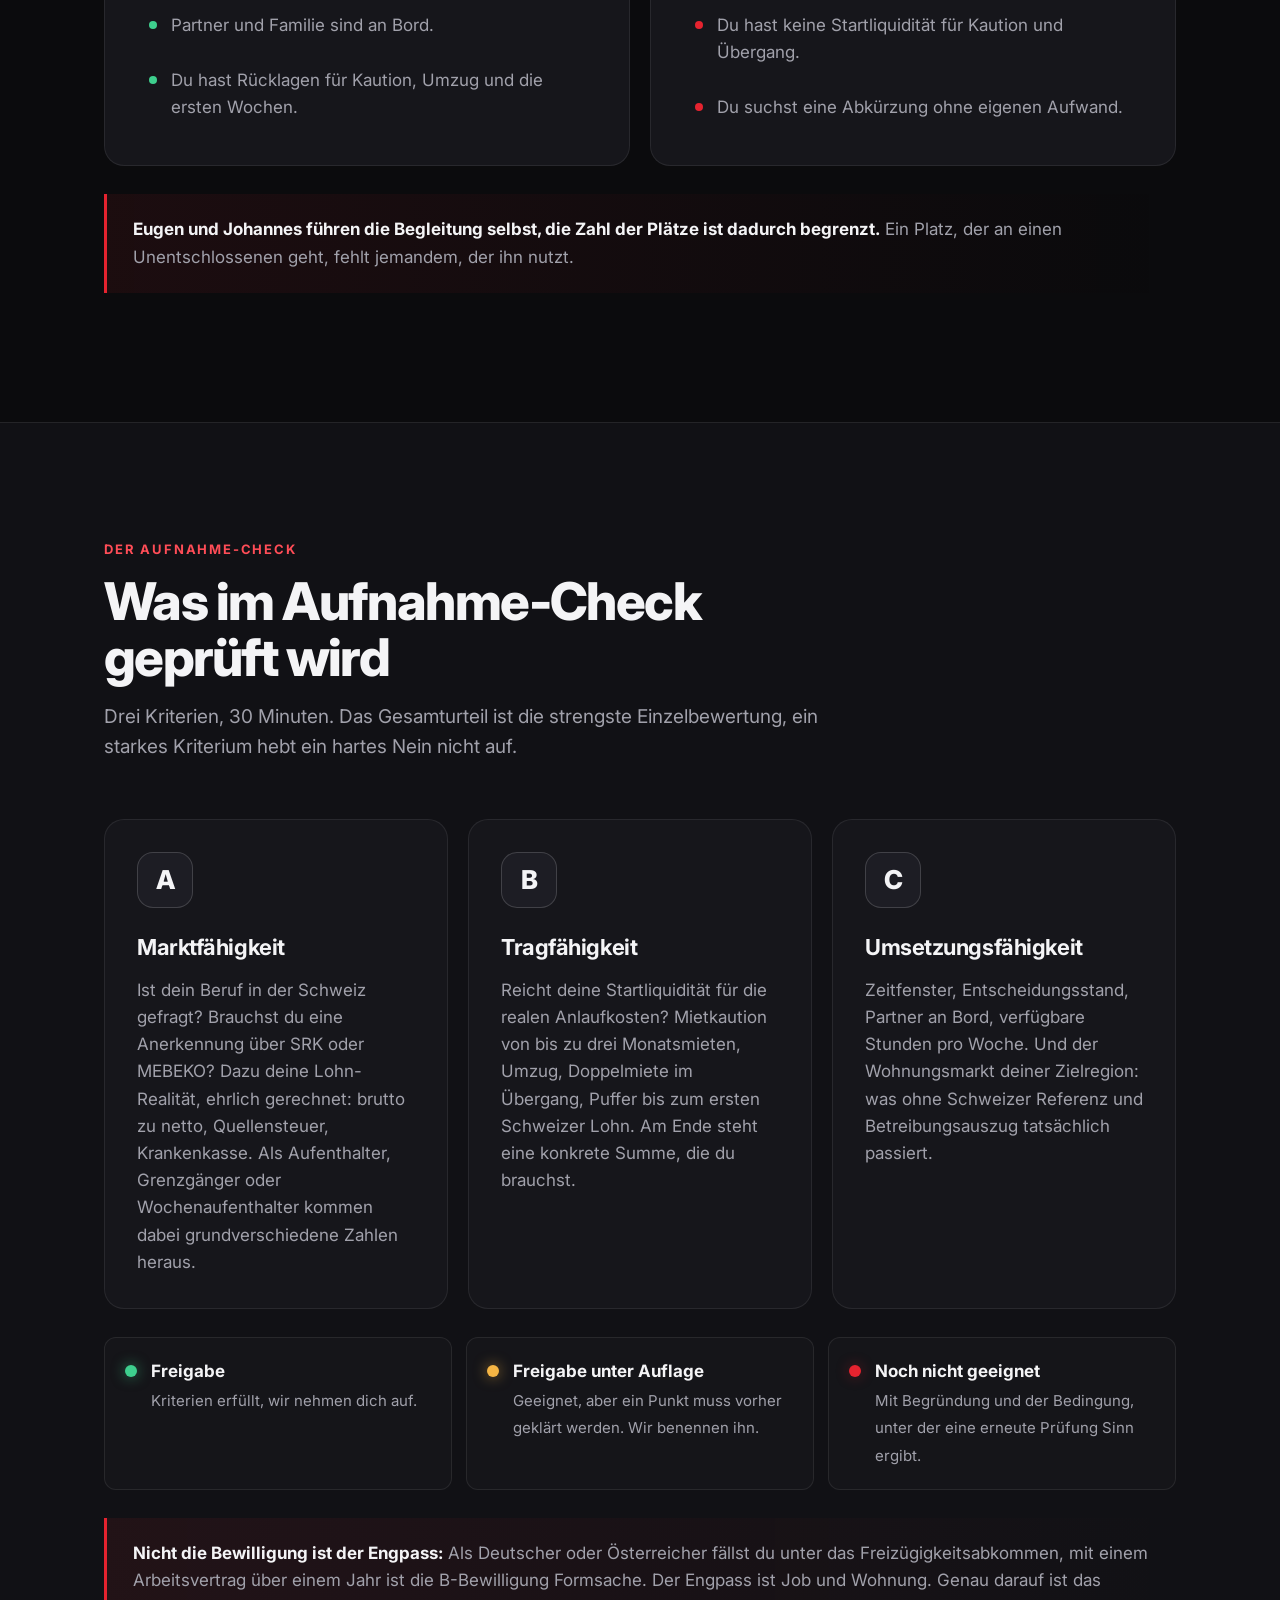
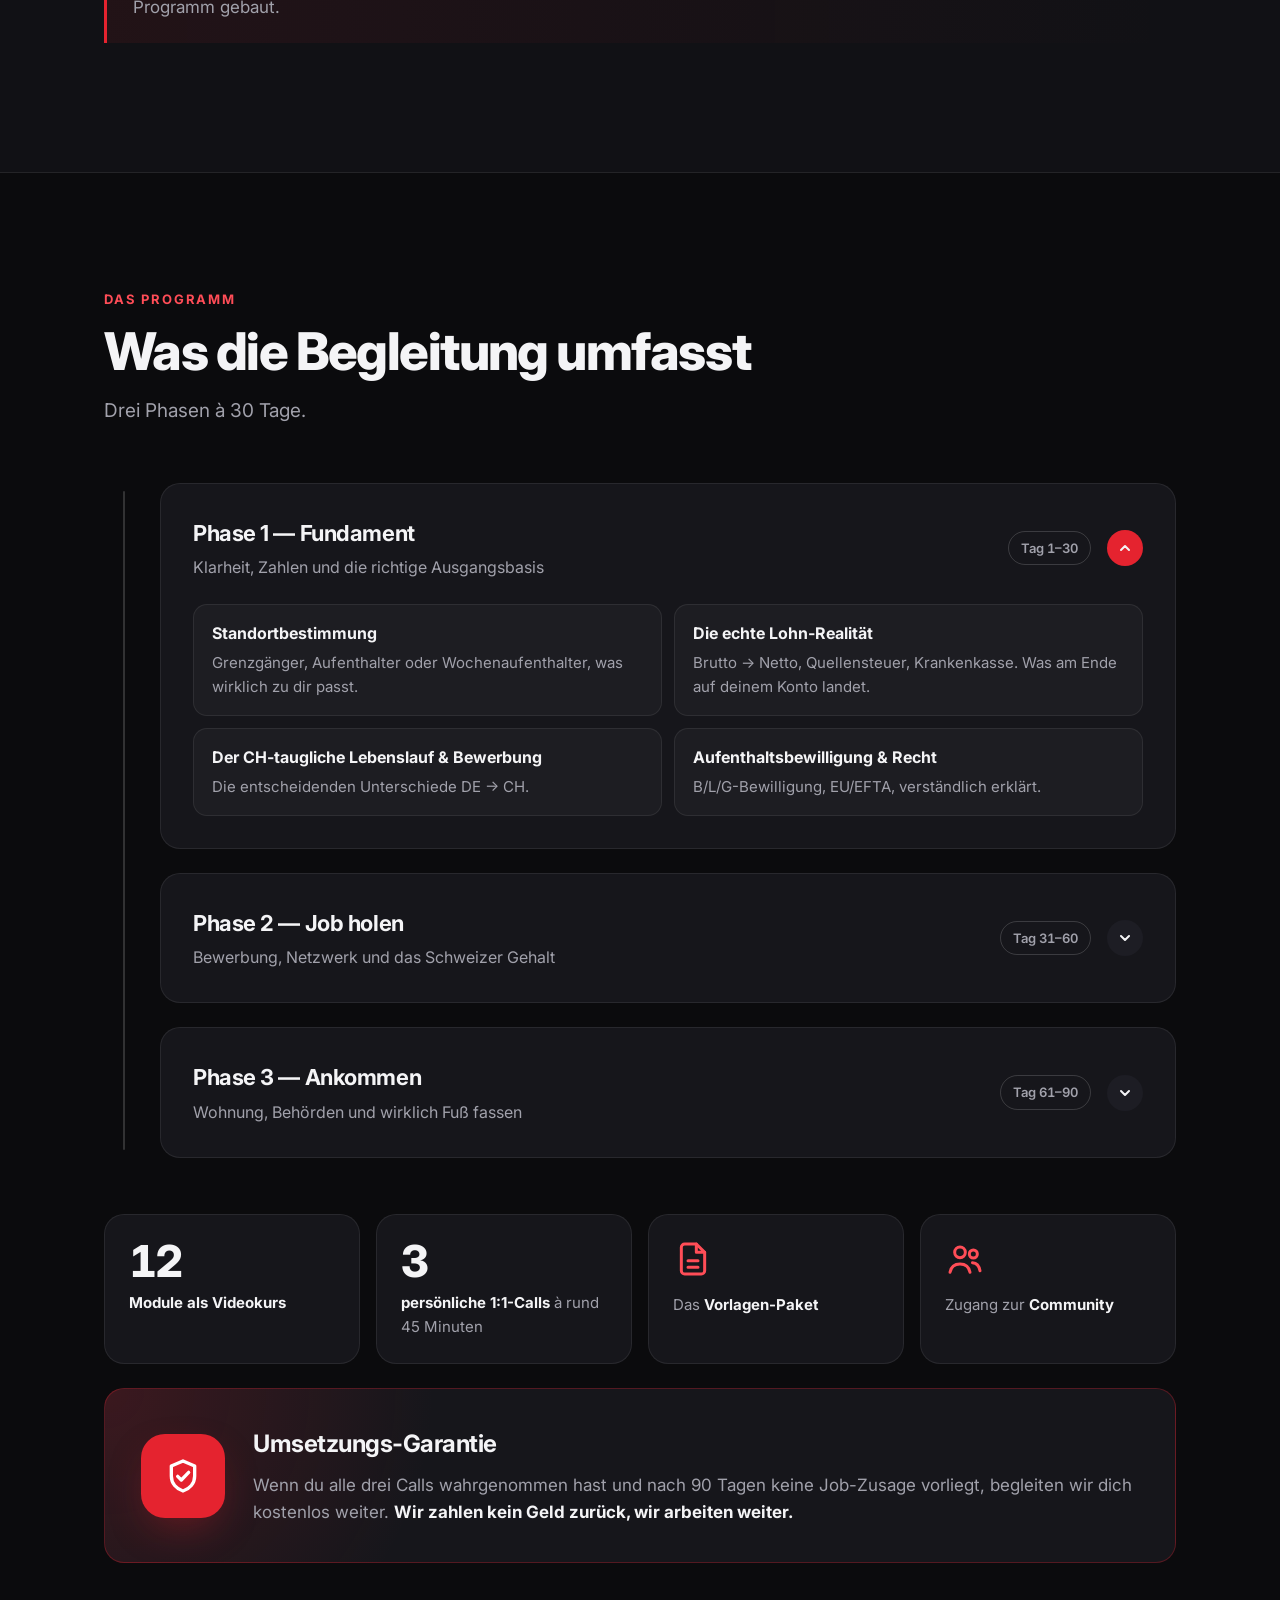
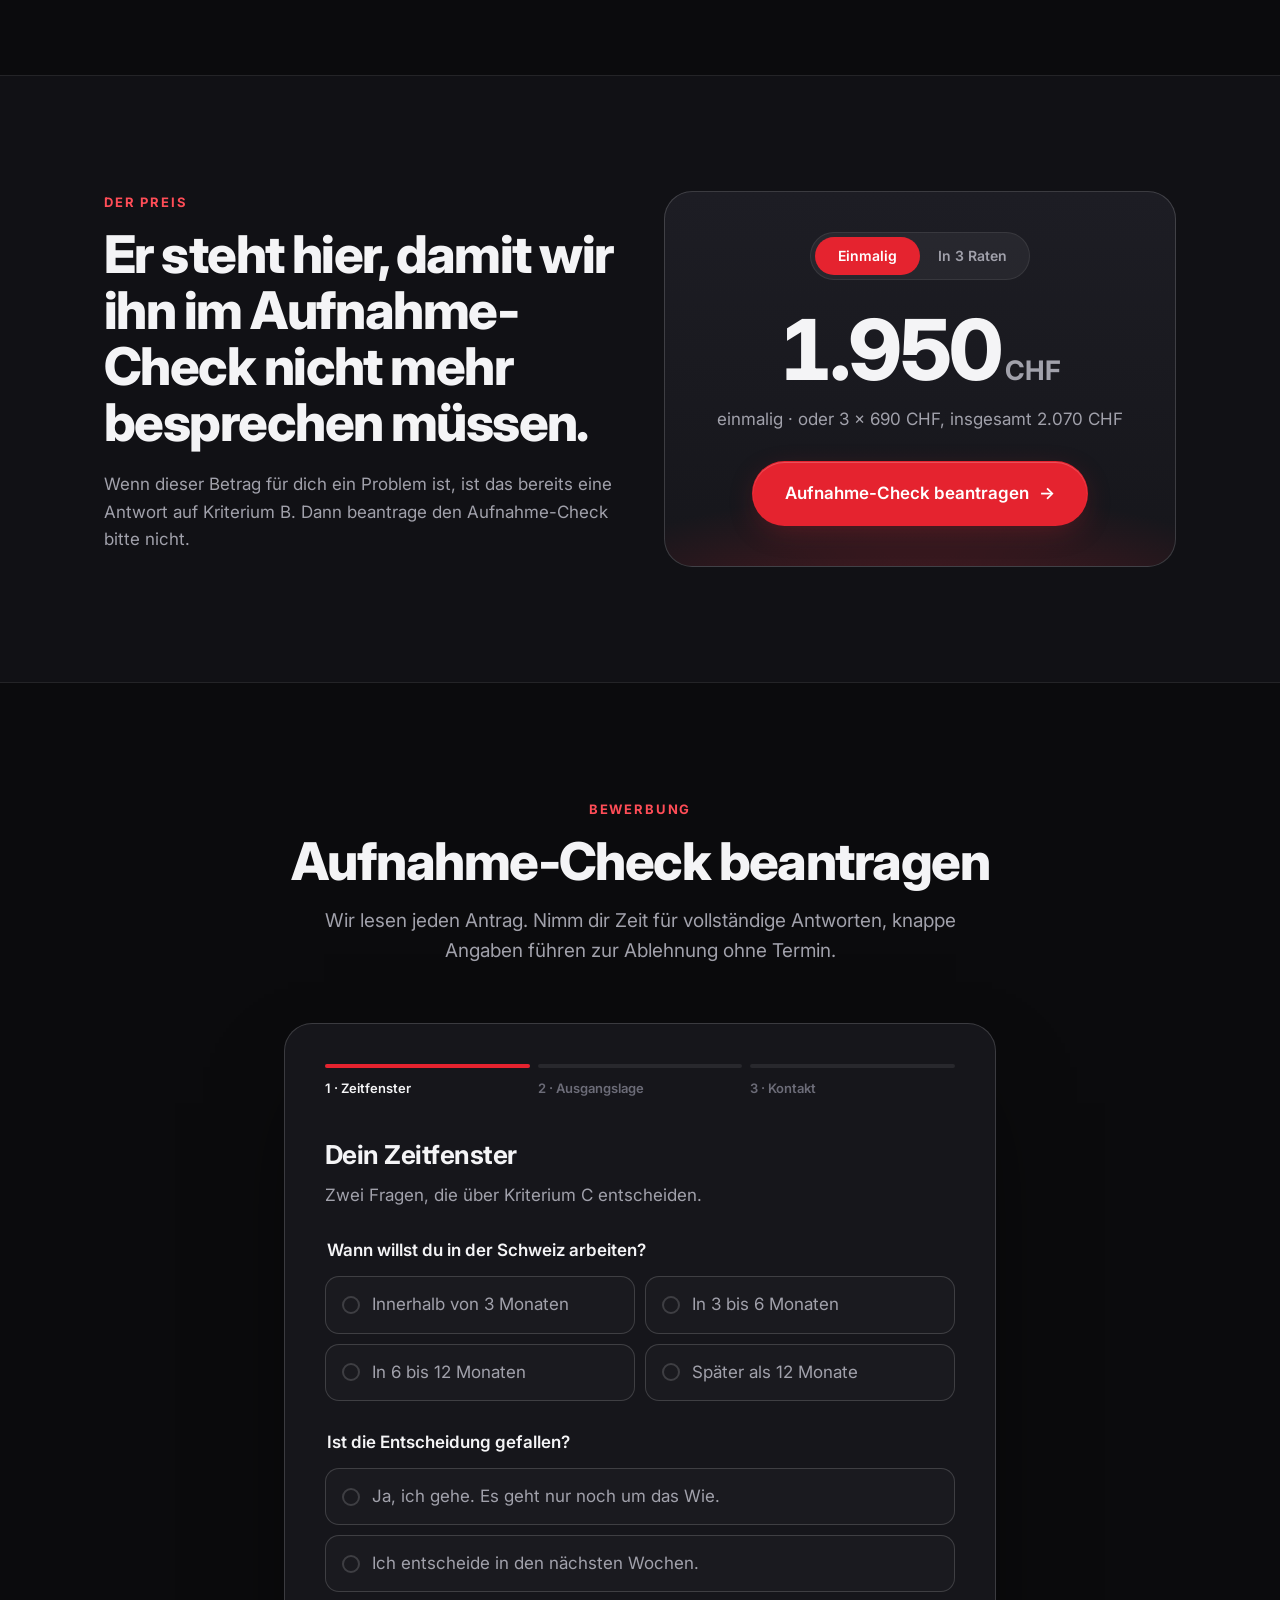
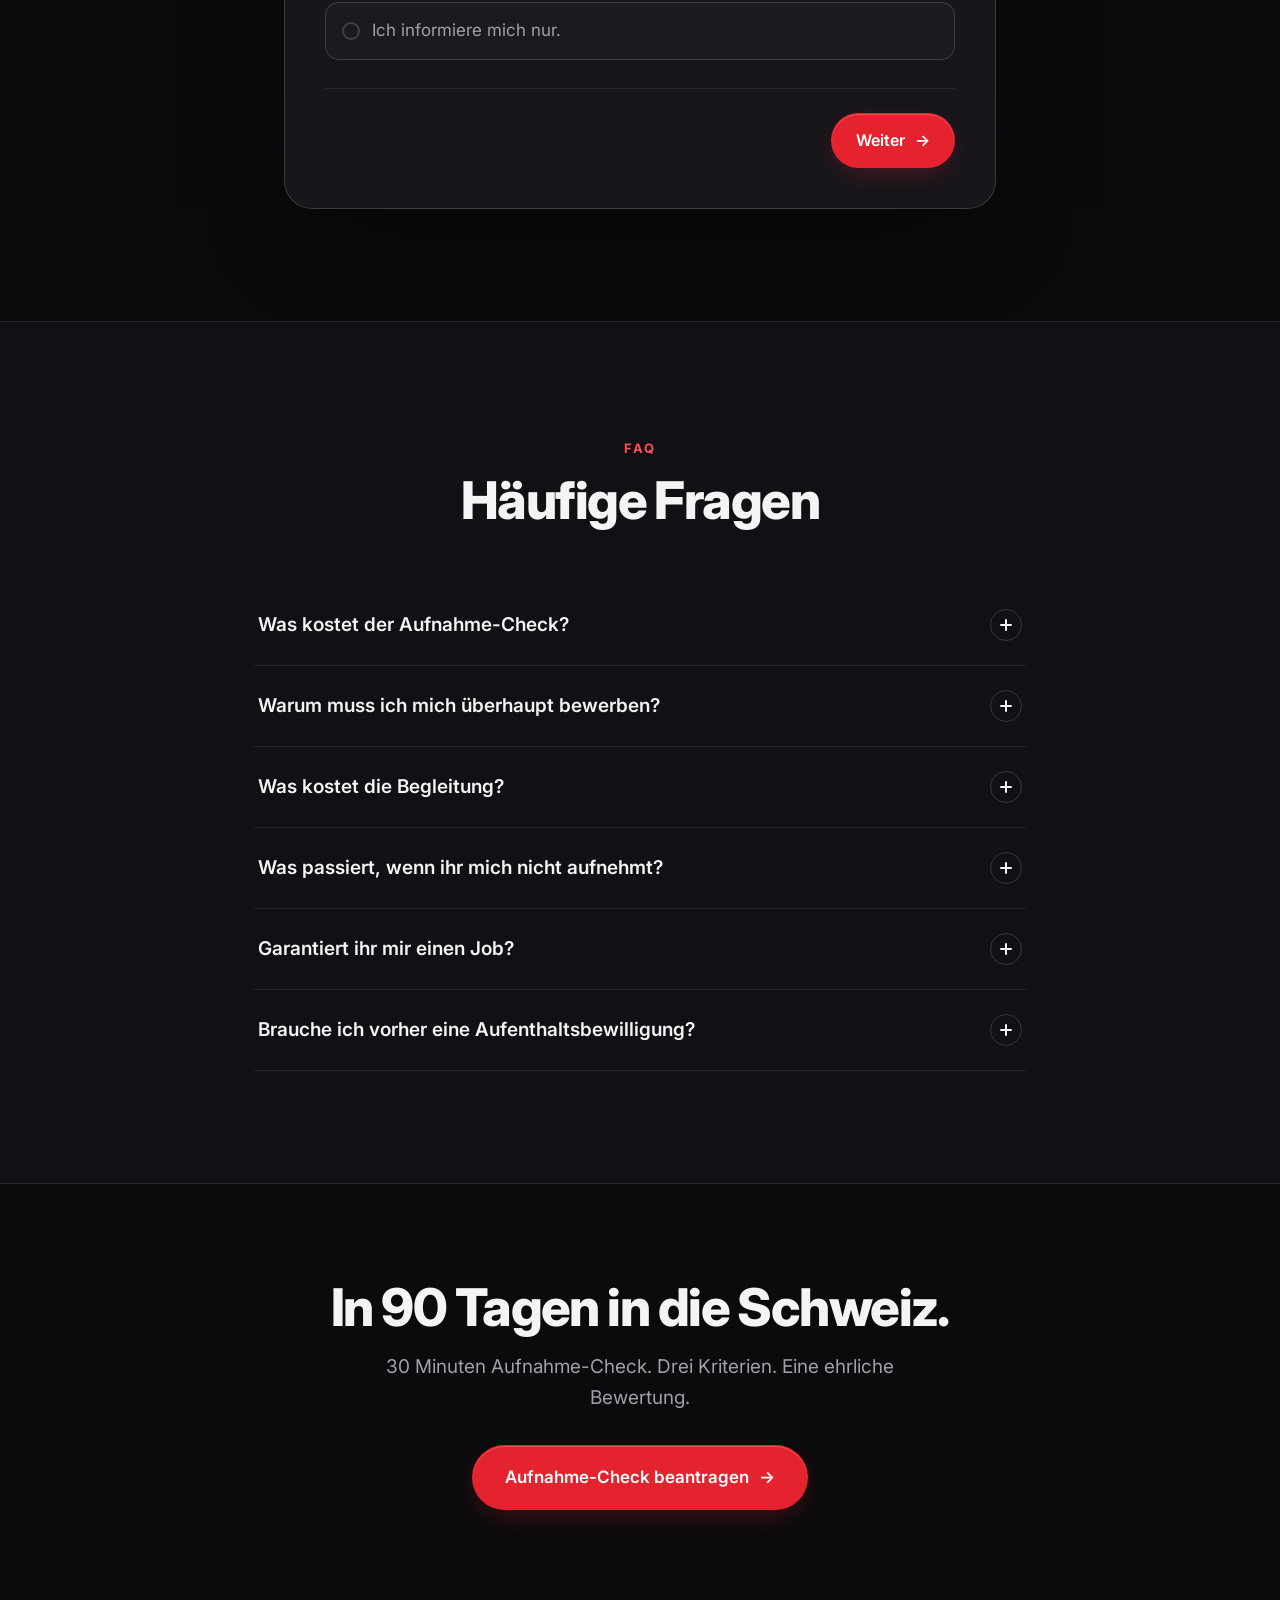
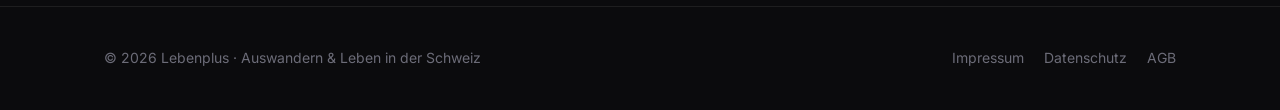
==== commit ff290d37: "Links für GitHub Pages relativ machen Die Seite liegt bei GitHub Pages unter /in30Tagen_schweiz/, de" ====
--- a/index.html
+++ b/index.html
@@ -39,7 +39,7 @@
   <!-- ===== Header ===== -->
   <header class="site-header">
     <div class="container">
-      <a class="brand" href="/" aria-label="Lebenplus Startseite">
+      <a class="brand" href="./" aria-label="Lebenplus Startseite">
         <img src="wordmark.png" alt="Lebenplus" onerror="this.replaceWith(document.getElementById('brand-fallback').content.cloneNode(true))" />
       </a>
       <template id="brand-fallback"><span class="brand-mark" aria-hidden="true">+</span><span class="brand-text">Leben<span>plus</span></span></template>
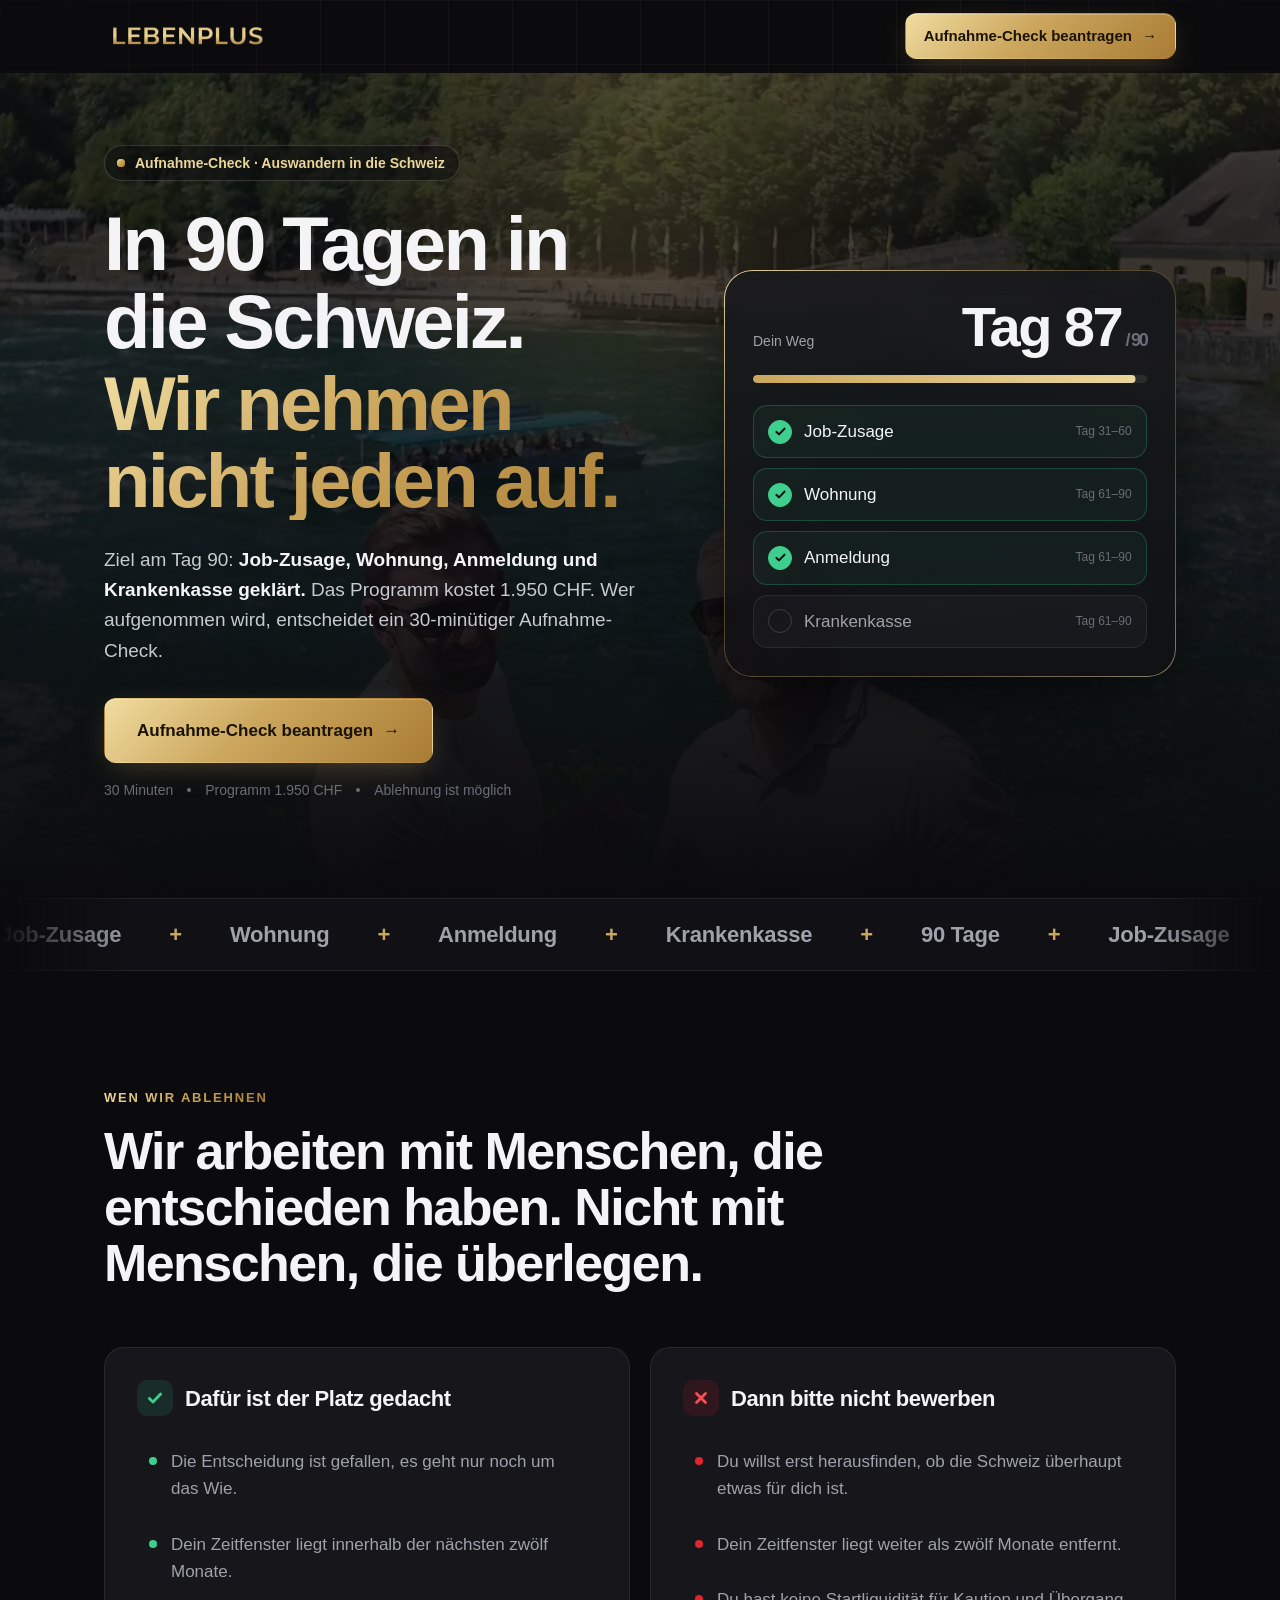
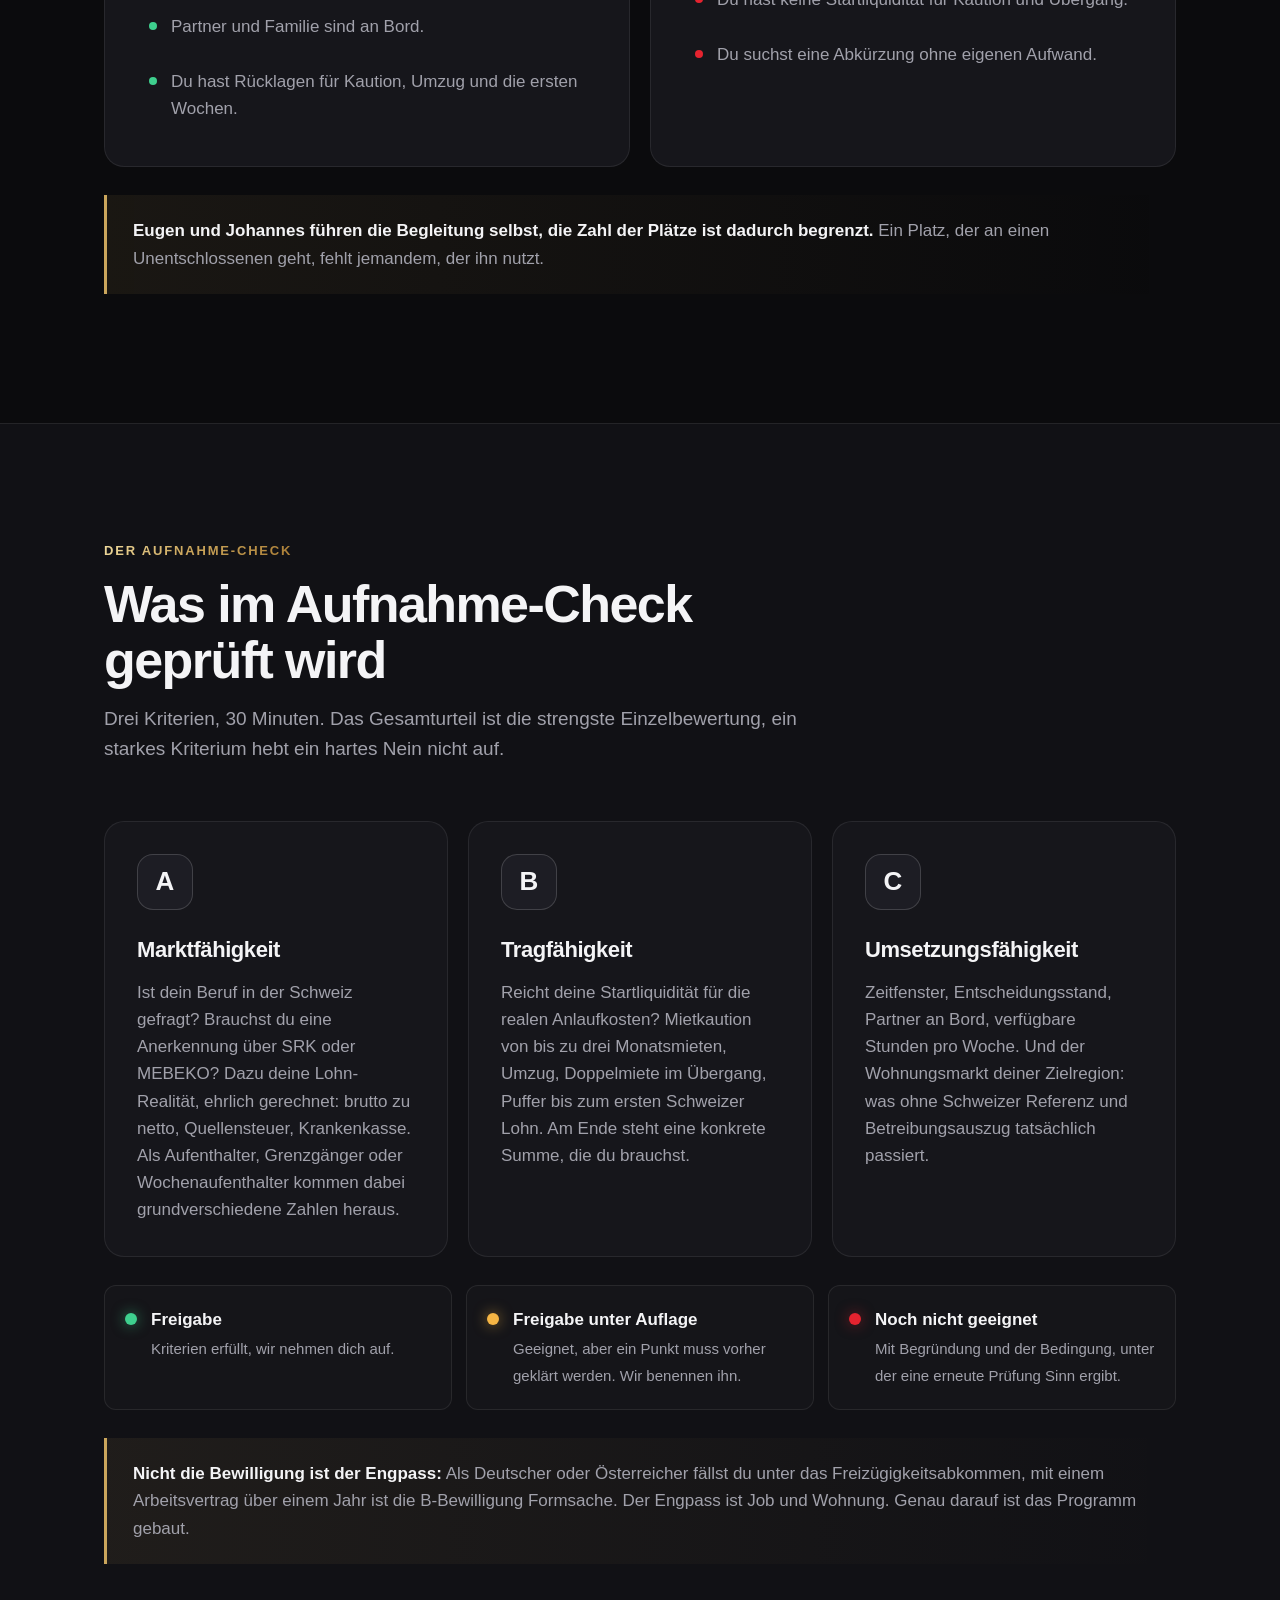
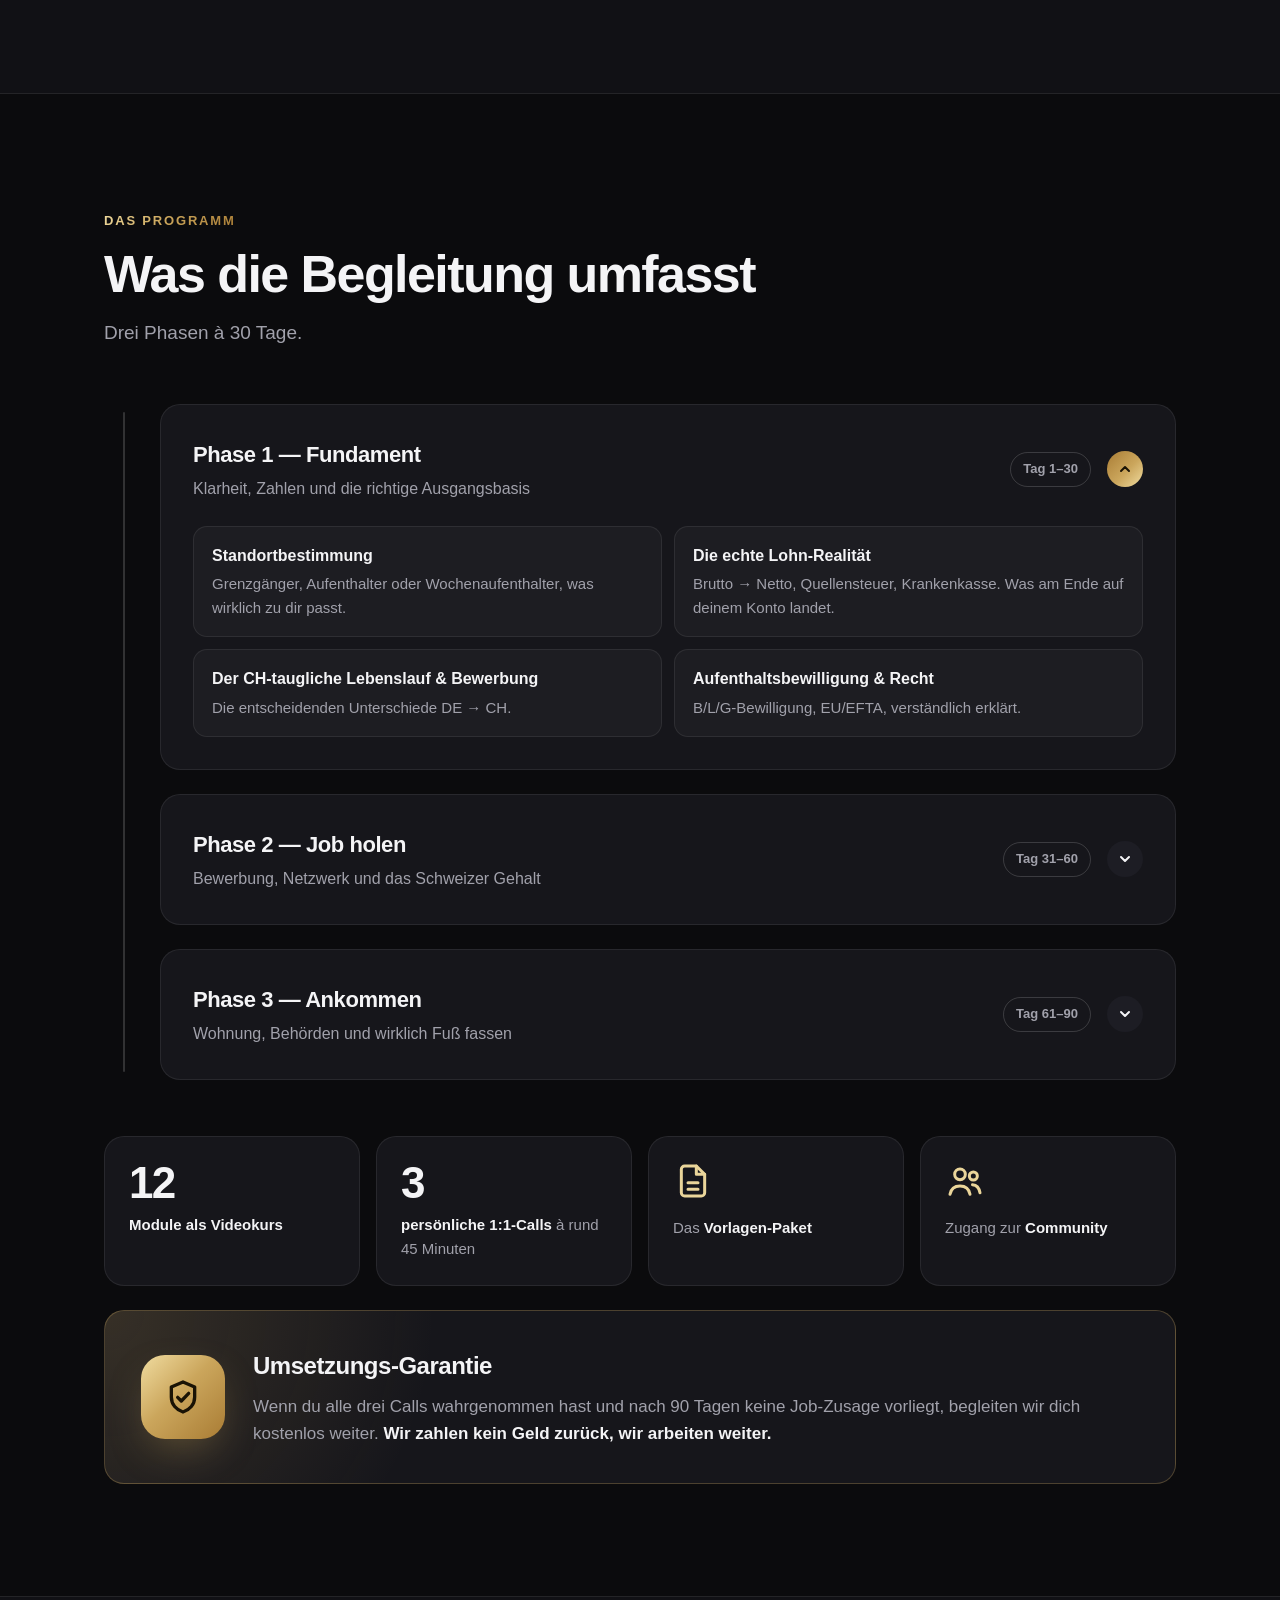
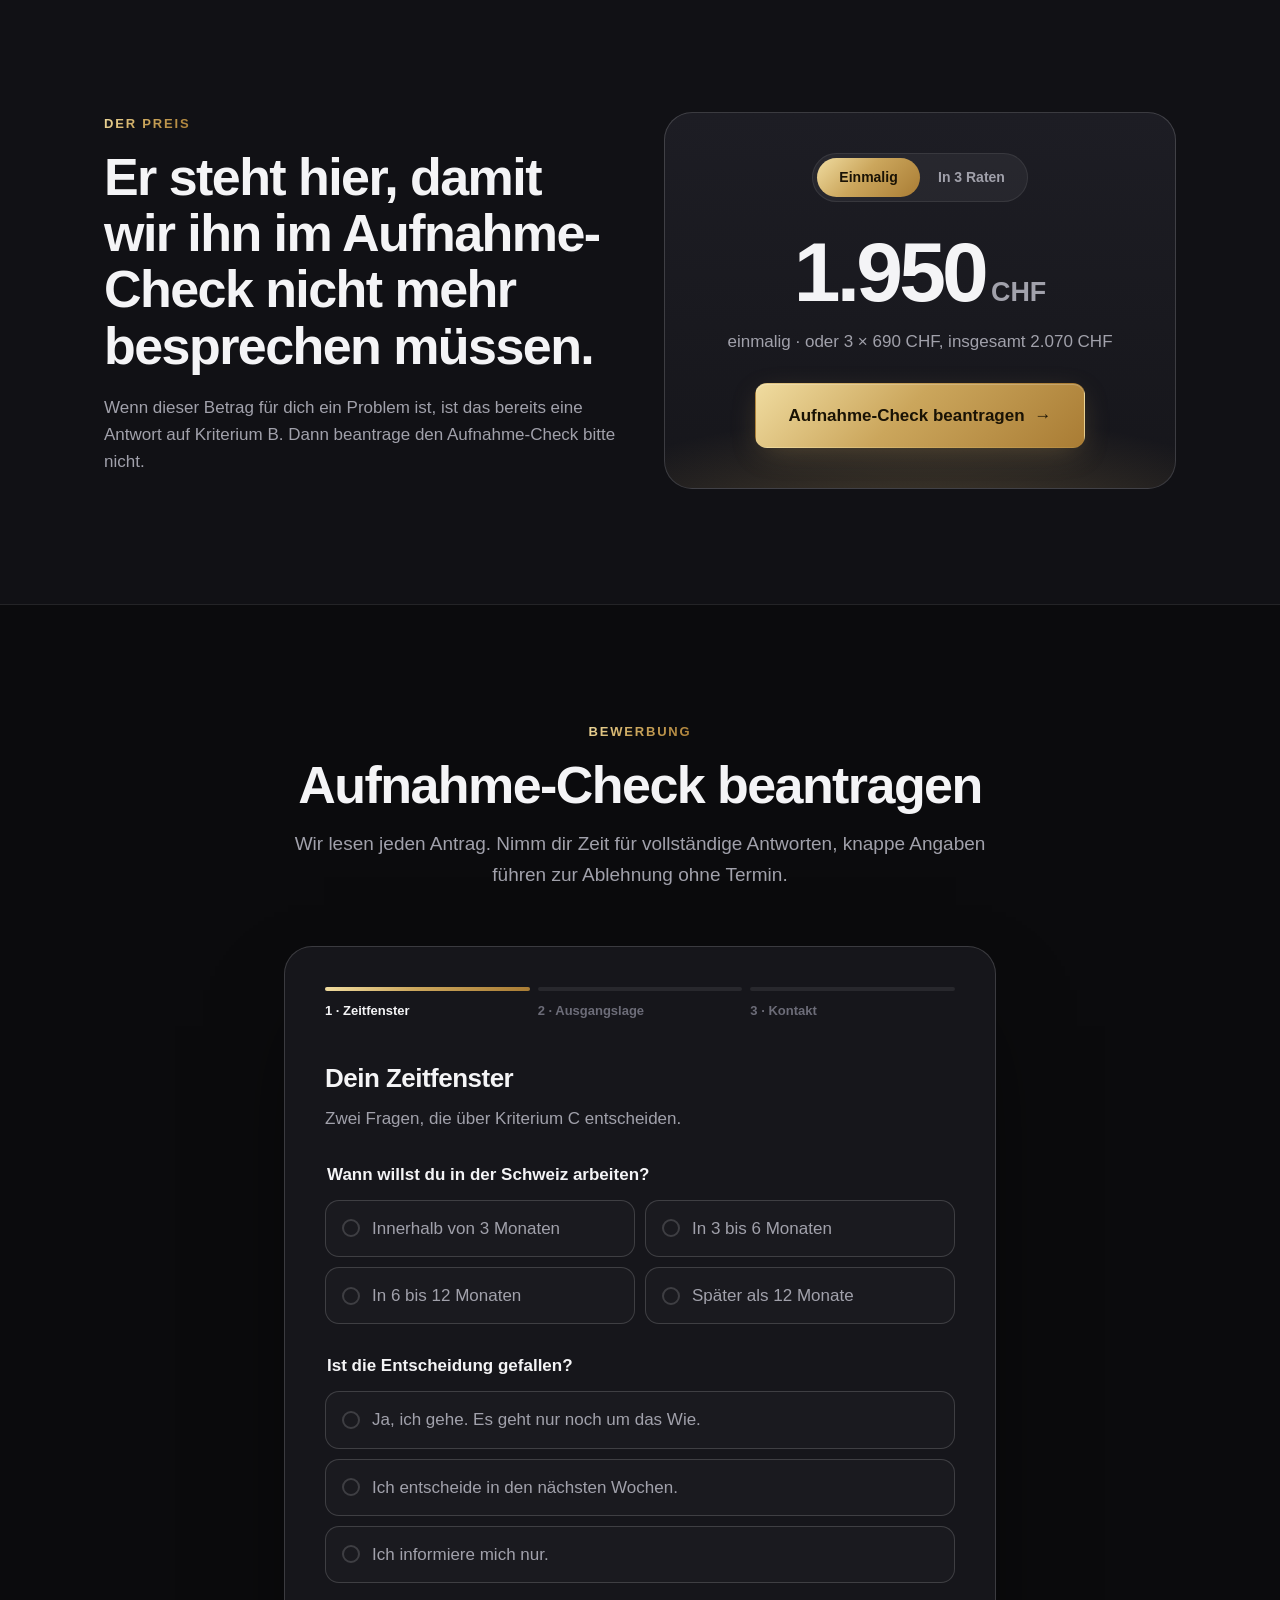
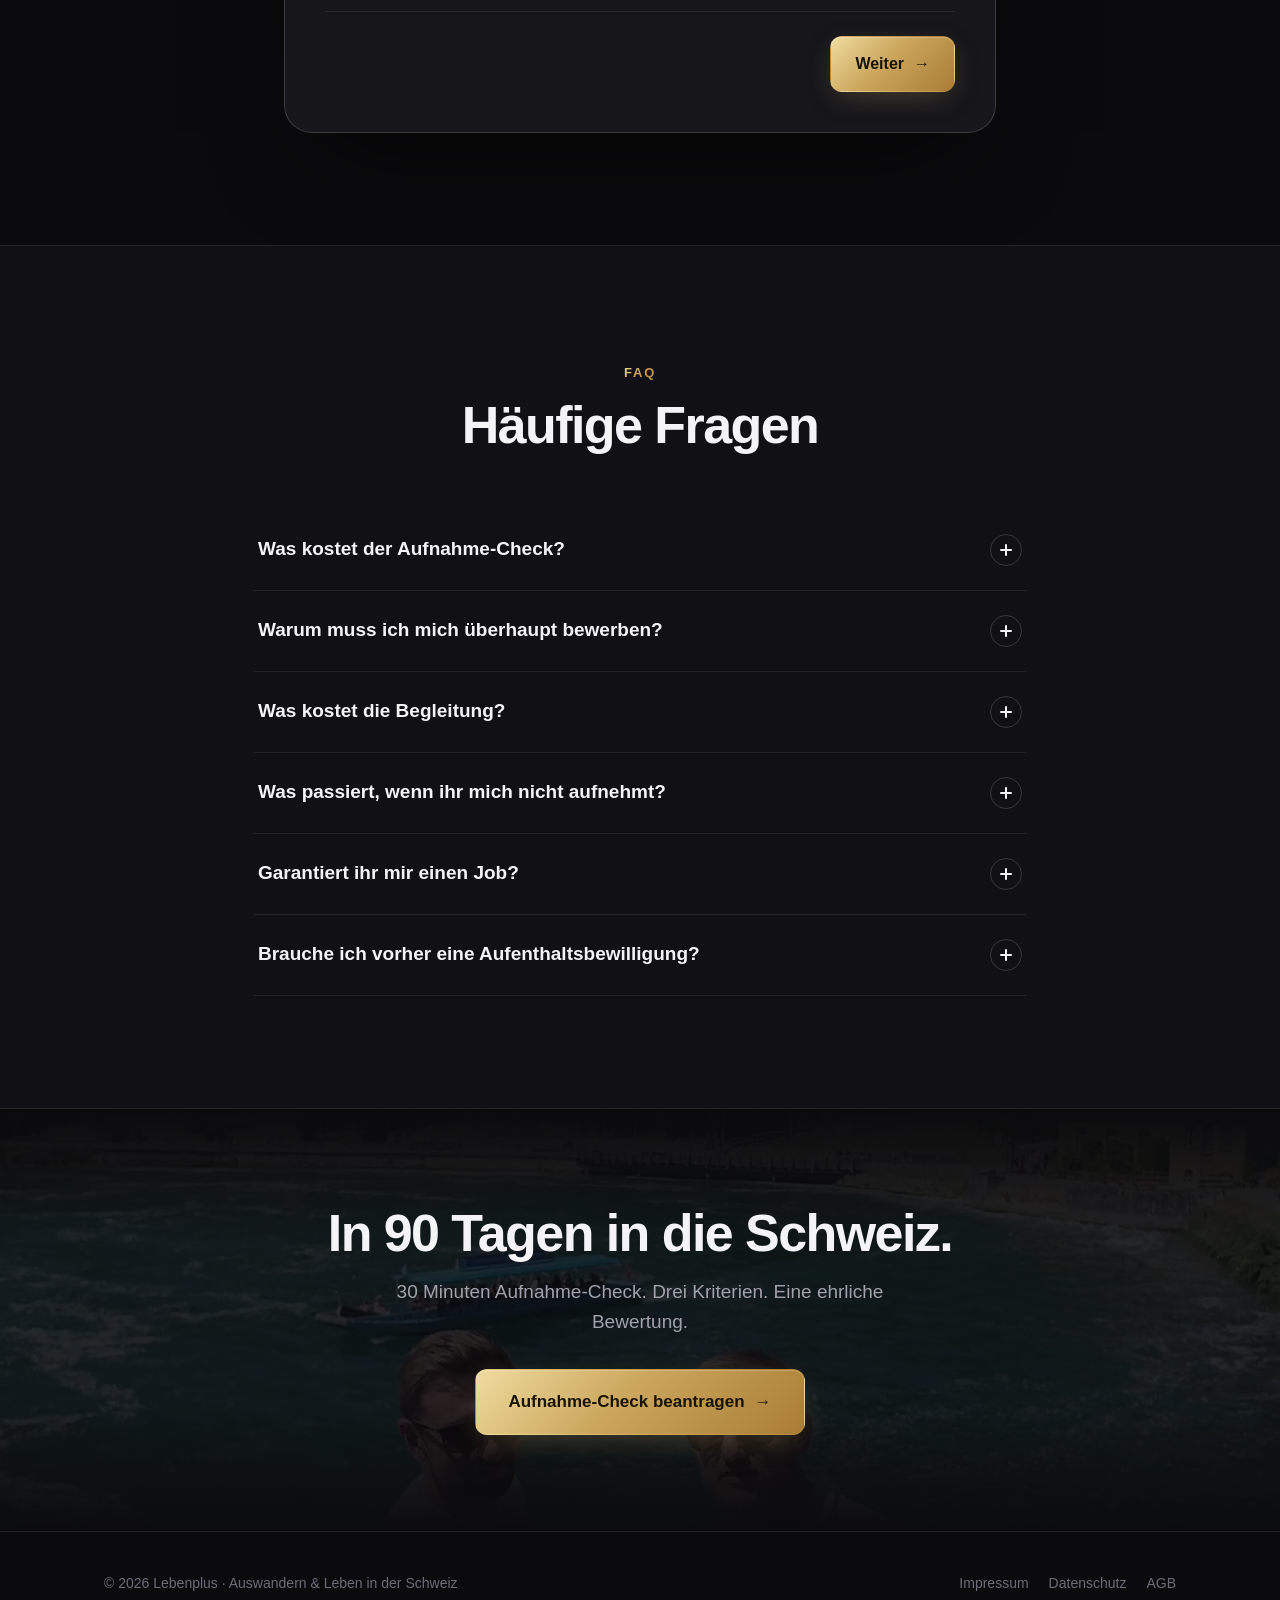
==== commit f713dcc5: "Design an lebenplus-community.ch angleichen: Gold-Akzent, Wordmark, Hintergrundvideos - Farbschema v" ====
--- a/index.html
+++ b/index.html
@@ -17,9 +17,10 @@
   <meta property="og:url" content="https://lebenplus-community.ch/bewerbung" />
   <meta property="og:image" content="https://lebenplus-community.ch/og-image.jpg" />
 
-  <link rel="preconnect" href="https://fonts.googleapis.com" />
-  <link rel="preconnect" href="https://fonts.gstatic.com" crossorigin />
-  <link href="https://fonts.googleapis.com/css2?family=Inter:wght@400;500;600;700;800&display=swap" rel="stylesheet" />
+  <link rel="icon" href="favicon.ico" sizes="any" />
+  <link rel="icon" type="image/png" sizes="32x32" href="favicon-32.png" />
+  <link rel="icon" type="image/png" sizes="192x192" href="favicon-192.png" />
+  <link rel="apple-touch-icon" href="favicon-180.png" />
   <link rel="stylesheet" href="styles.css" />
 
   <script>
@@ -40,16 +41,18 @@
   <header class="site-header">
     <div class="container">
       <a class="brand" href="./" aria-label="Lebenplus Startseite">
-        <img src="wordmark.png" alt="Lebenplus" onerror="this.replaceWith(document.getElementById('brand-fallback').content.cloneNode(true))" />
+        <img src="wordmark.png" alt="Lebenplus" />
       </a>
-      <template id="brand-fallback"><span class="brand-mark" aria-hidden="true">+</span><span class="brand-text">Leben<span>plus</span></span></template>
       <a class="btn btn-primary btn-sm magnetic" href="#bewerben">Aufnahme-Check beantragen <span class="arrow">→</span></a>
     </div>
   </header>
 
   <main>
     <!-- ===== Hero ===== -->
-    <section class="hero">
+    <section class="hero has-video">
+      <video class="bg-video" muted loop playsinline preload="none" poster="media/hero_poster.jpg"
+        data-src="media/hero.mp4" data-src-portrait="media/hero_portrait.mp4" data-poster-portrait="media/hero_poster_portrait.jpg" aria-hidden="true"></video>
+      <div class="bg-video-overlay" aria-hidden="true"></div>
       <div class="hero-glow" aria-hidden="true"></div>
       <div class="container hero-inner">
         <div>
@@ -455,7 +458,10 @@
     </section>
 
     <!-- ===== Abschluss ===== -->
-    <section class="section final-cta">
+    <section class="section final-cta has-video">
+      <video class="bg-video" muted loop playsinline preload="none" poster="media/hero_poster.jpg"
+        data-src="media/hero.mp4" data-src-portrait="media/hero_portrait.mp4" data-poster-portrait="media/hero_poster_portrait.jpg" aria-hidden="true"></video>
+      <div class="bg-video-overlay" aria-hidden="true"></div>
       <div class="container reveal">
         <h2>In 90 Tagen in die Schweiz.</h2>
         <p class="section-lead">30 Minuten Aufnahme-Check. Drei Kriterien. Eine ehrliche Bewertung.</p>
--- a/styles.css
+++ b/styles.css
@@ -1,6 +1,6 @@
 /* ==========================================================
    Lebenplus – Aufnahme-Check
-   Dunkles Design, Schweizer Rot als Akzent
+   Dunkles Design mit Gold-Akzent (wie lebenplus-community.ch)
    ========================================================== */
 
 :root {
@@ -13,9 +13,14 @@
   --text: #f4f4f6;
   --muted: #a1a1ab;
   --dim: #6c6c78;
-  --red: #e5232f;
-  --red-soft: #ff4d57;
-  --red-glow: rgba(229, 35, 47, 0.35);
+  --gold: #cba65c;
+  --gold-1: #ead59a;
+  --gold-2: #a97c34;
+  --gold-grad: linear-gradient(135deg, #f0dca0 0%, #cba65c 45%, #a97c34 100%);
+  --gold-glow: rgba(203, 166, 92, 0.35);
+  --on-gold: #1a1305;
+  --danger: #e5232f;
+  --danger-soft: #ff4d57;
   --green: #3ecf8e;
   --amber: #f5b544;
   --radius: 20px;
@@ -34,7 +39,7 @@
   margin: 0;
   background: var(--bg);
   color: var(--text);
-  font-family: "Inter", system-ui, -apple-system, "Segoe UI", sans-serif;
+  font-family: -apple-system, "Segoe UI", Roboto, Helvetica, Arial, sans-serif;
   font-size: 17px;
   line-height: 1.6;
   -webkit-font-smoothing: antialiased;
@@ -45,10 +50,10 @@
 a { color: inherit; }
 button { font: inherit; color: inherit; }
 
-::selection { background: var(--red); color: #fff; }
+::selection { background: var(--gold); color: var(--on-gold); }
 
 :focus-visible {
-  outline: 2px solid var(--red-soft);
+  outline: 2px solid var(--gold-1);
   outline-offset: 3px;
   border-radius: 6px;
 }
@@ -84,8 +89,8 @@
   width: 100%;
   transform-origin: 0 50%;
   transform: scaleX(0);
-  background: linear-gradient(90deg, var(--red), var(--red-soft));
-  box-shadow: 0 0 12px var(--red-glow);
+  background: linear-gradient(90deg, var(--gold), var(--gold-1));
+  box-shadow: 0 0 12px var(--gold-glow);
   z-index: 100;
 }
 
@@ -120,20 +125,20 @@
   font-size: 20px;
   letter-spacing: -0.02em;
 }
-.brand img { height: 28px; width: auto; }
+.brand img { height: 26px; width: auto; max-width: 180px; }
 .brand-mark {
   display: inline-grid;
   place-items: center;
   width: 30px;
   height: 30px;
   border-radius: 8px;
-  background: var(--red);
-  color: #fff;
+  background: var(--gold-grad);
+  color: var(--on-gold);
   font-size: 20px;
   line-height: 1;
-  box-shadow: 0 6px 20px var(--red-glow);
-}
-.brand-text span { color: var(--red-soft); }
+  box-shadow: 0 6px 20px var(--gold-glow);
+}
+.brand-text span { color: var(--gold-1); }
 
 /* ---------- Buttons ---------- */
 .btn {
@@ -145,9 +150,9 @@
   justify-content: center;
   gap: 10px;
   padding: 14px 24px;
-  border-radius: 999px;
+  border-radius: 12px;
   border: 1px solid transparent;
-  font-weight: 600;
+  font-weight: 800;
   font-size: 16px;
   text-decoration: none;
   cursor: pointer;
@@ -162,9 +167,9 @@
 .btn:active { transform: scale(0.97); }
 
 .btn-primary {
-  background: var(--red);
-  color: #fff;
-  box-shadow: 0 8px 30px -8px var(--red-glow), inset 0 1px 0 rgba(255, 255, 255, 0.2);
+  background: var(--gold-grad);
+  color: var(--on-gold);
+  box-shadow: 0 8px 30px -8px var(--gold-glow), inset 0 1px 0 rgba(255, 255, 255, 0.2);
 }
 .btn-primary::before {
   content: "";
@@ -175,14 +180,15 @@
   opacity: 0;
   transition: opacity 0.3s var(--ease);
 }
-.btn-primary:hover { box-shadow: 0 14px 40px -8px var(--red-glow), inset 0 1px 0 rgba(255, 255, 255, 0.25); }
+.btn-primary:hover { box-shadow: 0 14px 40px -8px var(--gold-glow), inset 0 1px 0 rgba(255, 255, 255, 0.25); }
 .btn-primary:hover::before { opacity: 1; }
 
 .btn-ghost {
   background: transparent;
-  border-color: var(--line-strong);
-}
-.btn-ghost:hover { border-color: var(--text); background: rgba(255, 255, 255, 0.04); }
+  border-color: var(--gold);
+  color: var(--gold-1);
+}
+.btn-ghost:hover { border-color: var(--gold-1); background: rgba(203, 166, 92, 0.08); }
 
 .btn-sm { padding: 10px 18px; font-size: 15px; }
 .btn-lg { padding: 18px 32px; font-size: 17px; }
@@ -207,11 +213,38 @@
   left: 50%;
   top: -260px;
   transform: translate(-50%, 0);
-  background: radial-gradient(circle, var(--red-glow), transparent 65%);
+  background: radial-gradient(circle, var(--gold-glow), transparent 65%);
   filter: blur(20px);
   pointer-events: none;
   transition: transform 0.6s var(--ease);
 }
+
+/* Hintergrundvideo mit dunklem Verlauf darüber, wie auf lebenplus-community.ch */
+.has-video { position: relative; isolation: isolate; overflow: hidden; }
+.has-video > .container { position: relative; z-index: 2; }
+.bg-video {
+  position: absolute;
+  inset: 0;
+  z-index: 0;
+  width: 100%;
+  height: 100%;
+  object-fit: cover;
+  opacity: 0.6;
+}
+.bg-video-overlay {
+  position: absolute;
+  inset: 0;
+  z-index: 1;
+  background:
+    radial-gradient(900px 420px at 80% -10%, rgba(203, 166, 92, 0.16), transparent 60%),
+    linear-gradient(180deg, rgba(11, 11, 13, 0.55), rgba(11, 11, 13, 0.82) 65%, var(--bg));
+  pointer-events: none;
+}
+.has-video .hero-glow { z-index: 1; opacity: 0.6; }
+.final-cta .bg-video-overlay {
+  background: linear-gradient(180deg, var(--bg), rgba(11, 11, 13, 0.78) 30%, rgba(11, 11, 13, 0.78) 70%, var(--bg));
+}
+
 .hero-inner {
   display: grid;
   grid-template-columns: 1.25fr 1fr;
@@ -227,8 +260,9 @@
   border: 1px solid var(--line-strong);
   border-radius: 999px;
   font-size: 14px;
-  color: var(--muted);
-  background: rgba(255, 255, 255, 0.03);
+  font-weight: 600;
+  color: var(--gold-1);
+  background: rgba(11, 11, 13, 0.5);
 }
 .eyebrow .dot {
   position: relative;
@@ -236,14 +270,14 @@
   height: 8px;
   margin-left: 4px;
   border-radius: 50%;
-  background: var(--red);
+  background: var(--gold-grad);
 }
 .eyebrow .dot::after {
   content: "";
   position: absolute;
   inset: 0;
   border-radius: 50%;
-  background: var(--red);
+  background: var(--gold-grad);
   animation: ping 2s var(--ease) infinite;
 }
 @keyframes ping {
@@ -266,7 +300,7 @@
 }
 .hero h1 .line:nth-child(2) > span { animation-delay: 0.12s; }
 .hero h1 .accent {
-  background: linear-gradient(100deg, var(--red-soft), var(--red) 40%, #ff8a7a);
+  background: var(--gold-grad);
   -webkit-background-clip: text;
   background-clip: text;
   color: transparent;
@@ -276,7 +310,7 @@
 .hero-lead {
   max-width: 560px;
   margin: 0 0 32px;
-  color: var(--muted);
+  color: #c7cbd1;
   font-size: 19px;
 }
 .hero-lead strong { color: var(--text); font-weight: 600; }
@@ -309,8 +343,10 @@
   position: relative;
   padding: 28px;
   border-radius: 28px;
-  background: linear-gradient(180deg, rgba(255, 255, 255, 0.06), rgba(255, 255, 255, 0.02));
-  border: 1px solid var(--line-strong);
+  background: linear-gradient(180deg, rgba(22, 23, 27, 0.82), rgba(17, 17, 20, 0.72));
+  backdrop-filter: blur(12px);
+  -webkit-backdrop-filter: blur(12px);
+  border: 1px solid rgba(203, 166, 92, 0.35);
   box-shadow: 0 30px 80px -30px rgba(0, 0, 0, 0.8);
   transform-style: preserve-3d;
   transition: transform 0.5s var(--ease);
@@ -322,7 +358,7 @@
   inset: -1px;
   border-radius: inherit;
   padding: 1px;
-  background: linear-gradient(140deg, var(--red-soft), transparent 40%, transparent 70%, rgba(255, 255, 255, 0.3));
+  background: linear-gradient(140deg, var(--gold-1), transparent 40%, transparent 70%, rgba(255, 255, 255, 0.3));
   -webkit-mask: linear-gradient(#000 0 0) content-box, linear-gradient(#000 0 0);
   -webkit-mask-composite: xor;
   mask-composite: exclude;
@@ -357,7 +393,7 @@
   inset: 0;
   transform-origin: 0 50%;
   transform: scaleX(0);
-  background: linear-gradient(90deg, var(--red), var(--red-soft));
+  background: linear-gradient(90deg, var(--gold), var(--gold-1));
   border-radius: inherit;
 }
 
@@ -416,7 +452,7 @@
   color: var(--muted);
   white-space: nowrap;
 }
-.marquee-item::after { content: "+"; color: var(--red); font-weight: 800; }
+.marquee-item::after { content: "+"; color: var(--gold); font-weight: 800; }
 @keyframes marquee { to { transform: translateX(-50%); } }
 
 /* ---------- Sektionen ---------- */
@@ -432,7 +468,10 @@
   font-weight: 700;
   letter-spacing: 0.14em;
   text-transform: uppercase;
-  color: var(--red-soft);
+  background: var(--gold-grad);
+  -webkit-background-clip: text;
+  background-clip: text;
+  color: transparent;
 }
 .section h2 {
   margin: 0 0 16px;
@@ -491,7 +530,7 @@
 }
 .fit-icon svg { width: 18px; height: 18px; }
 .fit-yes .fit-icon { background: rgba(62, 207, 142, 0.12); color: var(--green); }
-.fit-no .fit-icon { background: rgba(229, 35, 47, 0.12); color: var(--red-soft); }
+.fit-no .fit-icon { background: rgba(229, 35, 47, 0.12); color: var(--danger-soft); }
 .fit-yes:hover { border-color: rgba(62, 207, 142, 0.35); }
 .fit-no:hover { border-color: rgba(229, 35, 47, 0.4); }
 
@@ -513,14 +552,14 @@
   border-radius: 50%;
 }
 .fit-yes .fit-list li::before { background: var(--green); }
-.fit-no .fit-list li::before { background: var(--red); }
+.fit-no .fit-list li::before { background: var(--danger); }
 .fit-list li:hover { background: rgba(255, 255, 255, 0.04); color: var(--text); transform: translateX(4px); }
 
 .note {
   margin-top: 28px;
   padding: 22px 26px;
-  border-left: 3px solid var(--red);
-  background: linear-gradient(90deg, rgba(229, 35, 47, 0.08), transparent);
+  border-left: 3px solid var(--gold);
+  background: linear-gradient(90deg, rgba(203, 166, 92, 0.08), transparent);
   border-radius: 0 var(--radius-sm) var(--radius-sm) 0;
   color: var(--muted);
 }
@@ -542,10 +581,11 @@
   transition: background 0.4s var(--ease), color 0.4s var(--ease), transform 0.5s var(--ease), box-shadow 0.4s var(--ease);
 }
 .card:hover .crit-letter {
-  background: var(--red);
-  border-color: var(--red);
+  background: var(--gold-grad);
+  color: var(--on-gold);
+  border-color: var(--gold);
   transform: rotate(-6deg) scale(1.06);
-  box-shadow: 0 10px 30px -6px var(--red-glow);
+  box-shadow: 0 10px 30px -6px var(--gold-glow);
 }
 
 .verdicts {
@@ -577,7 +617,7 @@
 .verdict span { color: var(--muted); font-size: 15px; }
 .v-green .light { background: var(--green); box-shadow: 0 0 14px rgba(62, 207, 142, 0.6); }
 .v-amber .light { background: var(--amber); box-shadow: 0 0 14px rgba(245, 181, 68, 0.6); }
-.v-red .light { background: var(--red); box-shadow: 0 0 14px var(--red-glow); }
+.v-red .light { background: var(--danger); box-shadow: 0 0 14px rgba(229, 35, 47, 0.5); }
 .v-green:hover { border-color: rgba(62, 207, 142, 0.4); }
 .v-amber:hover { border-color: rgba(245, 181, 68, 0.4); }
 .v-red:hover { border-color: rgba(229, 35, 47, 0.4); }
@@ -603,8 +643,8 @@
   inset: 0;
   transform-origin: 50% 0;
   transform: scaleY(0);
-  background: linear-gradient(180deg, var(--red-soft), var(--red));
-  box-shadow: 0 0 14px var(--red-glow);
+  background: linear-gradient(180deg, var(--gold-1), var(--gold));
+  box-shadow: 0 0 14px var(--gold-glow);
   border-radius: inherit;
 }
 .phase { position: relative; }
@@ -626,10 +666,10 @@
   z-index: 1;
 }
 .phase.active .phase-node {
-  border-color: var(--red);
-  background: var(--red);
-  color: #fff;
-  box-shadow: 0 0 0 6px rgba(229, 35, 47, 0.15), 0 0 24px var(--red-glow);
+  border-color: var(--gold);
+  background: var(--gold-grad);
+  color: var(--on-gold);
+  box-shadow: 0 0 0 6px rgba(203, 166, 92, 0.15), 0 0 24px var(--gold-glow);
 }
 .phase-toggle {
   display: flex;
@@ -666,7 +706,7 @@
   transition: transform 0.4s var(--ease), background 0.3s var(--ease);
 }
 .phase-chevron svg { width: 16px; height: 16px; }
-.phase.open .phase-chevron { transform: rotate(180deg); background: var(--red); }
+.phase.open .phase-chevron { transform: rotate(180deg); background: var(--gold-grad); color: var(--on-gold); }
 
 .phase-body {
   display: grid;
@@ -717,7 +757,7 @@
   margin-bottom: 8px;
   font-variant-numeric: tabular-nums;
 }
-.inc-num.icon { color: var(--red-soft); }
+.inc-num.icon { color: var(--gold-1); }
 .inc-num svg { width: 40px; height: 40px; }
 .inc p { margin: 0; color: var(--muted); font-size: 15px; }
 .inc strong { color: var(--text); }
@@ -732,9 +772,9 @@
   padding: 36px;
   border-radius: var(--radius);
   background:
-    radial-gradient(600px circle at 0% 0%, rgba(229, 35, 47, 0.18), transparent 55%),
+    radial-gradient(600px circle at 0% 0%, rgba(203, 166, 92, 0.18), transparent 55%),
     var(--surface);
-  border: 1px solid rgba(229, 35, 47, 0.3);
+  border: 1px solid rgba(203, 166, 92, 0.3);
   overflow: hidden;
 }
 .shield {
@@ -743,9 +783,9 @@
   width: 84px;
   height: 84px;
   border-radius: 24px;
-  background: var(--red);
-  color: #fff;
-  box-shadow: 0 16px 40px -10px var(--red-glow);
+  background: var(--gold-grad);
+  color: var(--on-gold);
+  box-shadow: 0 16px 40px -10px var(--gold-glow);
   animation: float 5s ease-in-out infinite;
 }
 .shield svg { width: 40px; height: 40px; }
@@ -775,7 +815,7 @@
   position: absolute;
   inset: auto -30% -60% -30%;
   height: 80%;
-  background: radial-gradient(closest-side, var(--red-glow), transparent);
+  background: radial-gradient(closest-side, var(--gold-glow), transparent);
   pointer-events: none;
 }
 .price-switch {
@@ -801,7 +841,7 @@
   cursor: pointer;
   transition: color 0.3s var(--ease);
 }
-.price-switch button[aria-pressed="true"] { color: #fff; }
+.price-switch button[aria-pressed="true"] { color: var(--on-gold); }
 .price-switch .pill {
   position: absolute;
   top: 4px;
@@ -809,7 +849,7 @@
   left: 4px;
   width: calc(50% - 4px);
   border-radius: 999px;
-  background: var(--red);
+  background: var(--gold-grad);
   transition: transform 0.4s var(--ease);
 }
 .price-switch.rates .pill { transform: translateX(100%); }
@@ -860,7 +900,7 @@
   width: 100%;
   transform-origin: 0 50%;
   transform: scaleX(0);
-  background: var(--red);
+  background: var(--gold-grad);
   transition: transform 0.6s var(--ease);
 }
 .stepper-item.done .stepper-bar span,
@@ -914,17 +954,17 @@
 }
 .opt:hover span { border-color: rgba(255, 255, 255, 0.3); color: var(--text); background: rgba(255, 255, 255, 0.04); }
 .opt input:checked + span {
-  border-color: var(--red);
+  border-color: var(--gold);
   color: var(--text);
-  background: rgba(229, 35, 47, 0.08);
-  box-shadow: 0 0 0 3px rgba(229, 35, 47, 0.15);
+  background: rgba(203, 166, 92, 0.08);
+  box-shadow: 0 0 0 3px rgba(203, 166, 92, 0.15);
 }
 .opt input:checked + span::before {
-  border-color: var(--red);
-  background: var(--red);
+  border-color: var(--gold);
+  background: var(--gold-grad);
   box-shadow: inset 0 0 0 3px var(--surface);
 }
-.opt input:focus-visible + span { outline: 2px solid var(--red-soft); outline-offset: 2px; }
+.opt input:focus-visible + span { outline: 2px solid var(--gold-1); outline-offset: 2px; }
 
 .field { display: grid; gap: 8px; margin-bottom: 20px; }
 .field label { font-weight: 600; font-size: 15px; }
@@ -942,8 +982,8 @@
 textarea.input { min-height: 104px; resize: vertical; }
 .input::placeholder { color: var(--dim); }
 .input:hover { border-color: rgba(255, 255, 255, 0.3); }
-.input:focus { outline: none; border-color: var(--red); background: rgba(255, 255, 255, 0.05); box-shadow: 0 0 0 4px rgba(229, 35, 47, 0.15); }
-.input.invalid, .options.invalid .opt span { border-color: var(--red-soft); }
+.input:focus { outline: none; border-color: var(--gold); background: rgba(255, 255, 255, 0.05); box-shadow: 0 0 0 4px rgba(203, 166, 92, 0.15); }
+.input.invalid, .options.invalid .opt span { border-color: var(--gold-1); }
 .fields-2 { display: grid; grid-template-columns: 1fr 1fr; gap: 0 16px; }
 
 .counter { justify-self: end; font-size: 12px; color: var(--dim); font-variant-numeric: tabular-nums; margin-top: -2px; }
@@ -969,7 +1009,7 @@
 .form-error {
   display: none;
   margin: 0 0 16px;
-  color: var(--red-soft);
+  color: var(--gold-1);
   font-size: 15px;
 }
 .form-error.show { display: block; animation: shake 0.4s; }
@@ -994,8 +1034,8 @@
   width: 16px;
   height: 16px;
   border-radius: 50%;
-  border: 2px solid rgba(255, 255, 255, 0.4);
-  border-top-color: #fff;
+  border: 2px solid rgba(26, 19, 5, 0.3);
+  border-top-color: var(--on-gold);
   animation: spin 0.8s linear infinite;
 }
 .btn.loading .spinner { display: inline-block; }
@@ -1052,7 +1092,7 @@
   cursor: pointer;
   transition: color 0.25s var(--ease);
 }
-.faq-q:hover { color: var(--red-soft); }
+.faq-q:hover { color: var(--gold-1); }
 .faq-plus {
   position: relative;
   flex: none;
@@ -1076,7 +1116,7 @@
   transition: transform 0.4s var(--ease);
 }
 .faq-plus::after { transform: rotate(90deg); }
-.faq-item.open .faq-plus { transform: rotate(180deg); background: var(--red); border-color: var(--red); color: #fff; }
+.faq-item.open .faq-plus { transform: rotate(180deg); background: var(--gold-grad); border-color: var(--gold); color: var(--on-gold); }
 .faq-item.open .faq-plus::after { transform: rotate(0deg); }
 .faq-a {
   display: grid;
@@ -1124,7 +1164,7 @@
   transform: translateY(140%);
   transition: transform 0.45s var(--ease);
 }
-.sticky-cta .btn { width: 100%; box-shadow: 0 12px 40px rgba(0, 0, 0, 0.6), 0 8px 30px -8px var(--red-glow); }
+.sticky-cta .btn { width: 100%; box-shadow: 0 12px 40px rgba(0, 0, 0, 0.6), 0 8px 30px -8px var(--gold-glow); }
 .sticky-cta.show { transform: none; }
 
 /* ---------- Rechtstexte ---------- */
@@ -1135,7 +1175,7 @@
 .legal h3 { font-size: 18px; margin: 28px 0 8px; }
 .legal p, .legal li { color: var(--muted); }
 .legal strong { color: var(--text); }
-.legal a { color: var(--red-soft); }
+.legal a { color: var(--gold-1); }
 .legal .sub { color: var(--dim); margin-bottom: 32px; }
 
 /* ---------- Responsiv ---------- */
